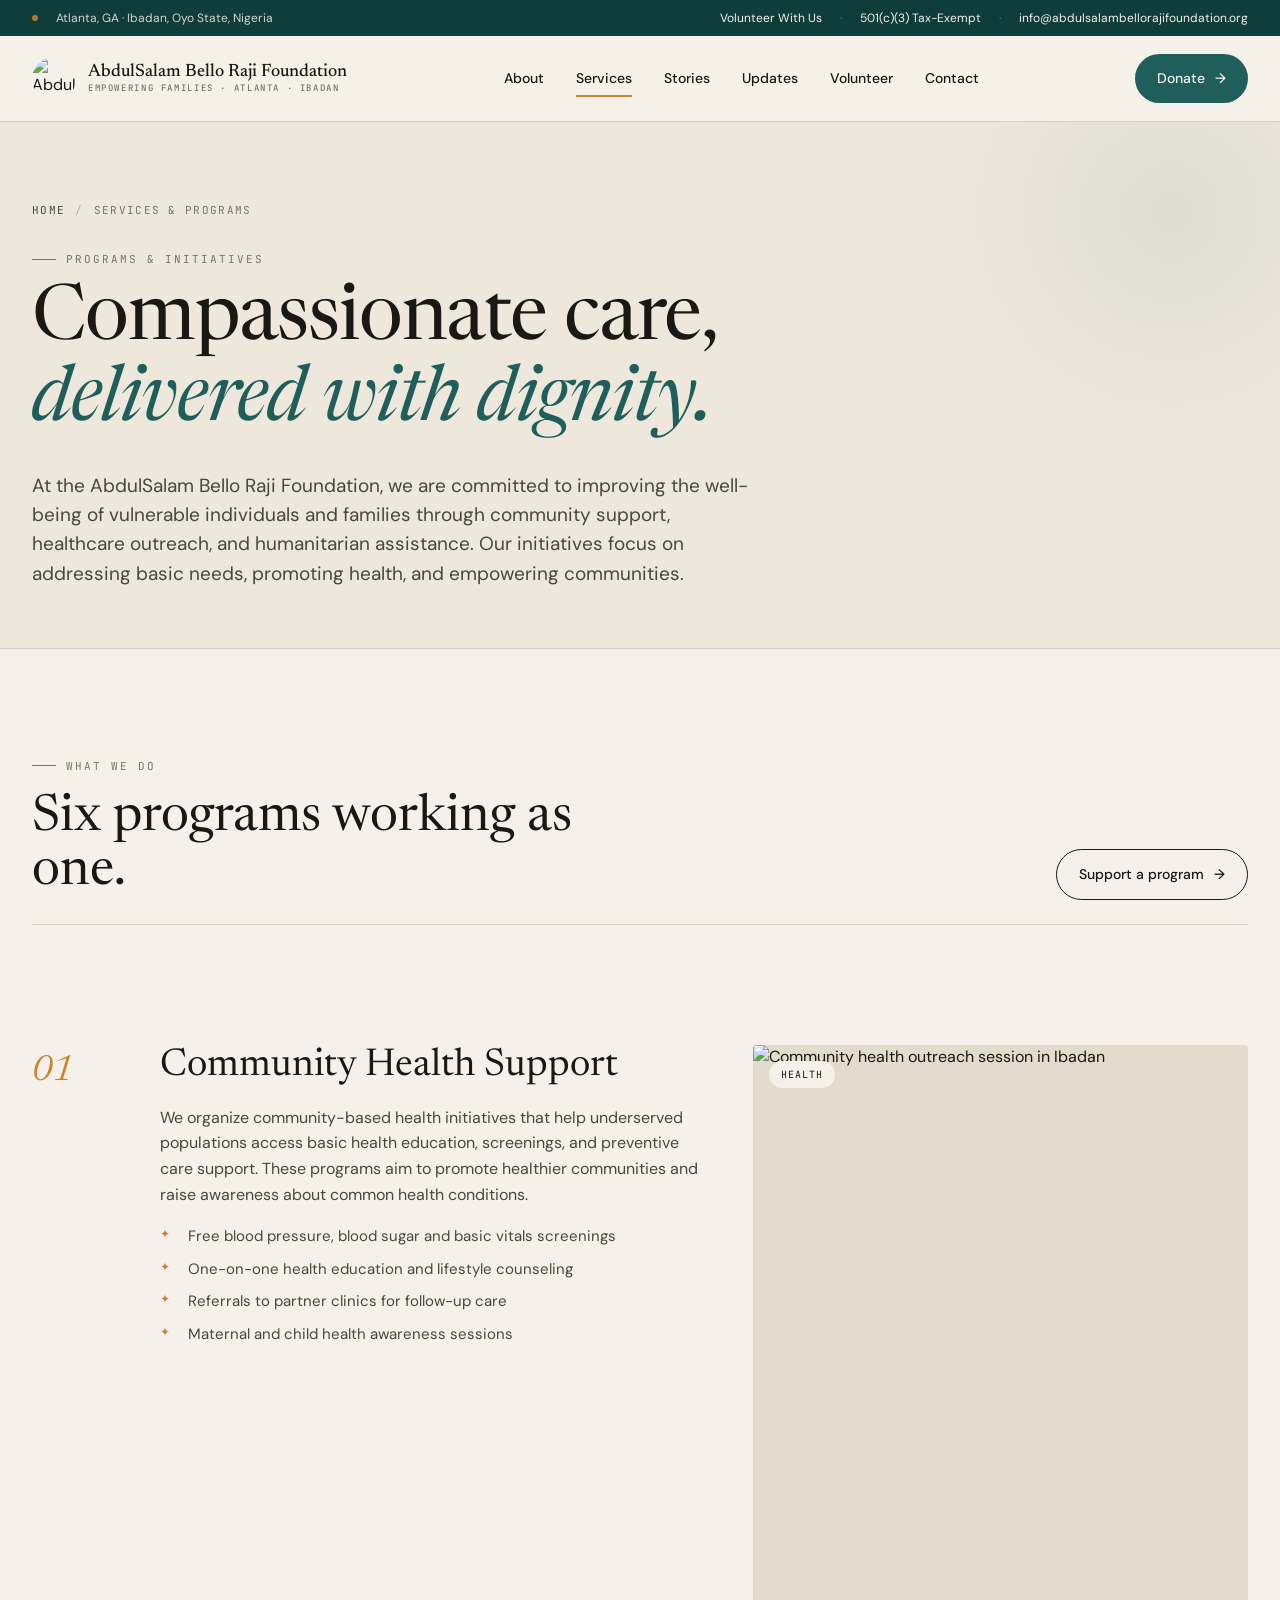
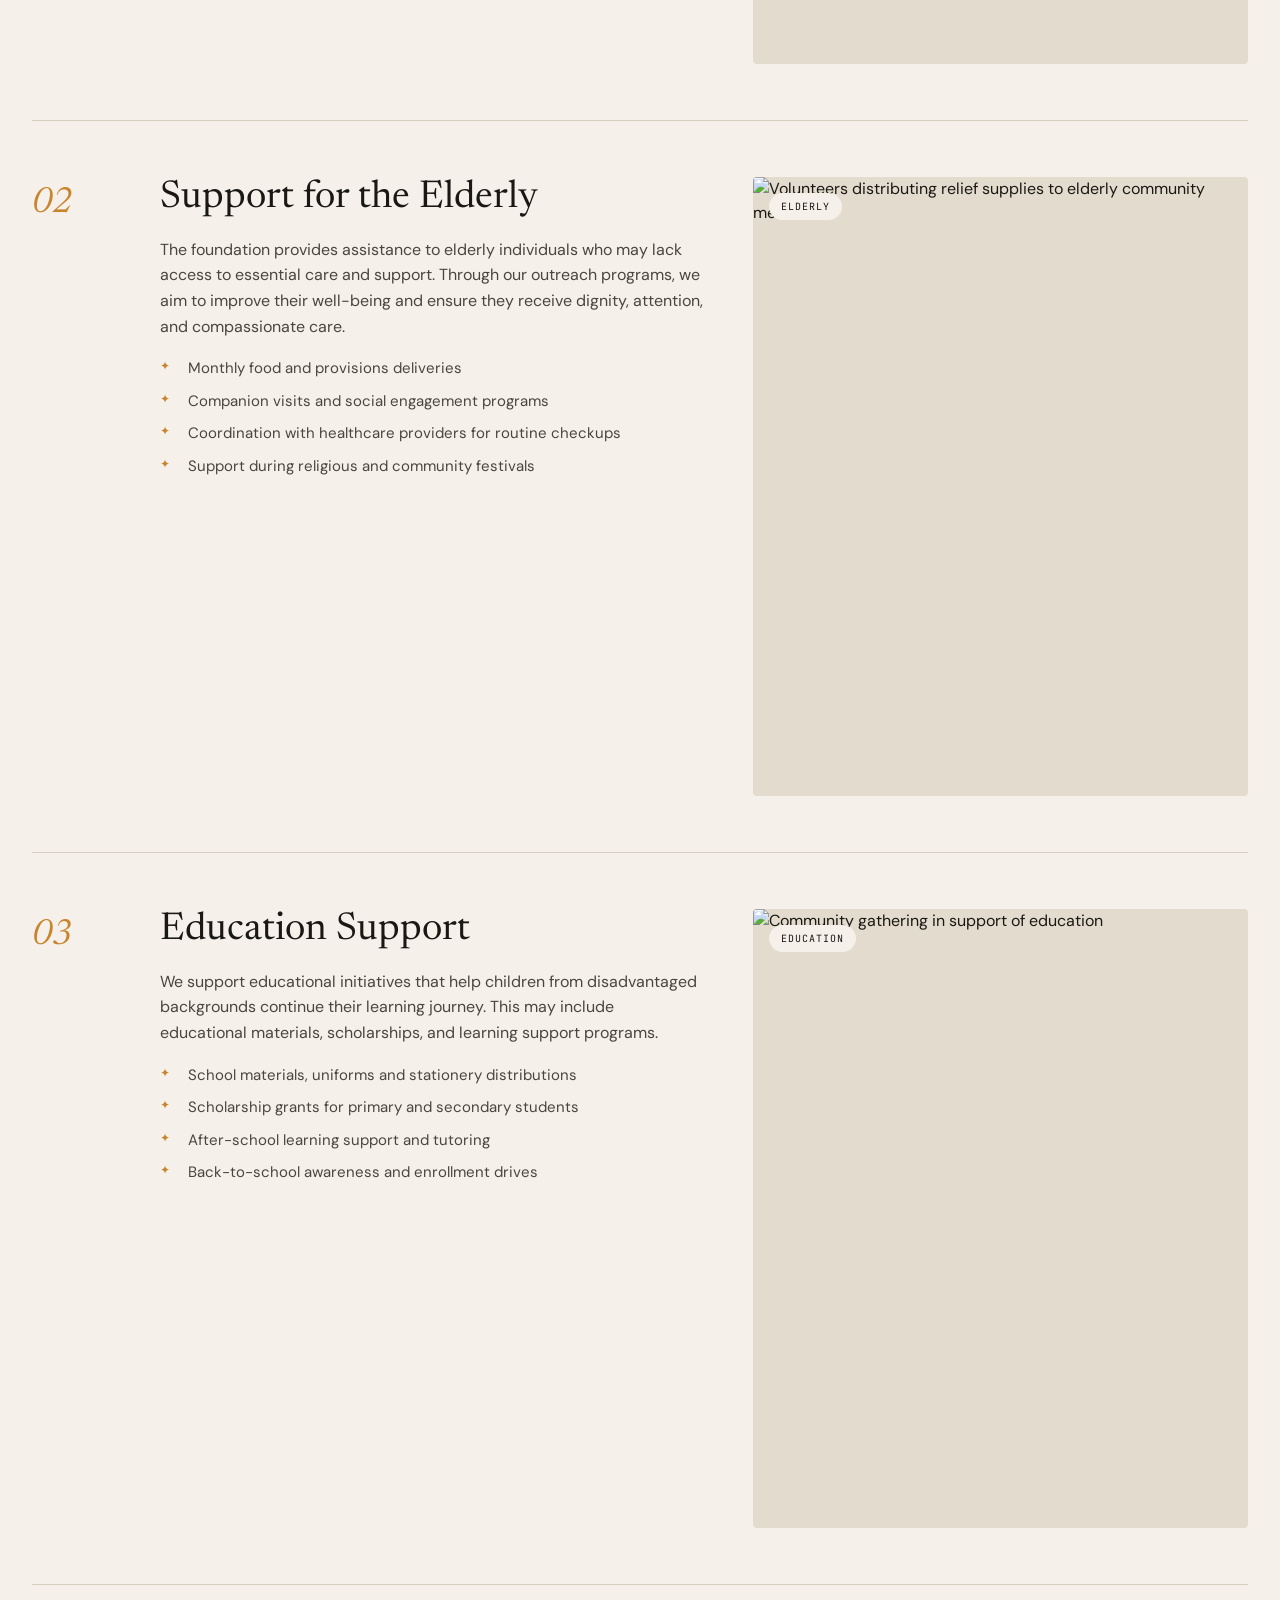
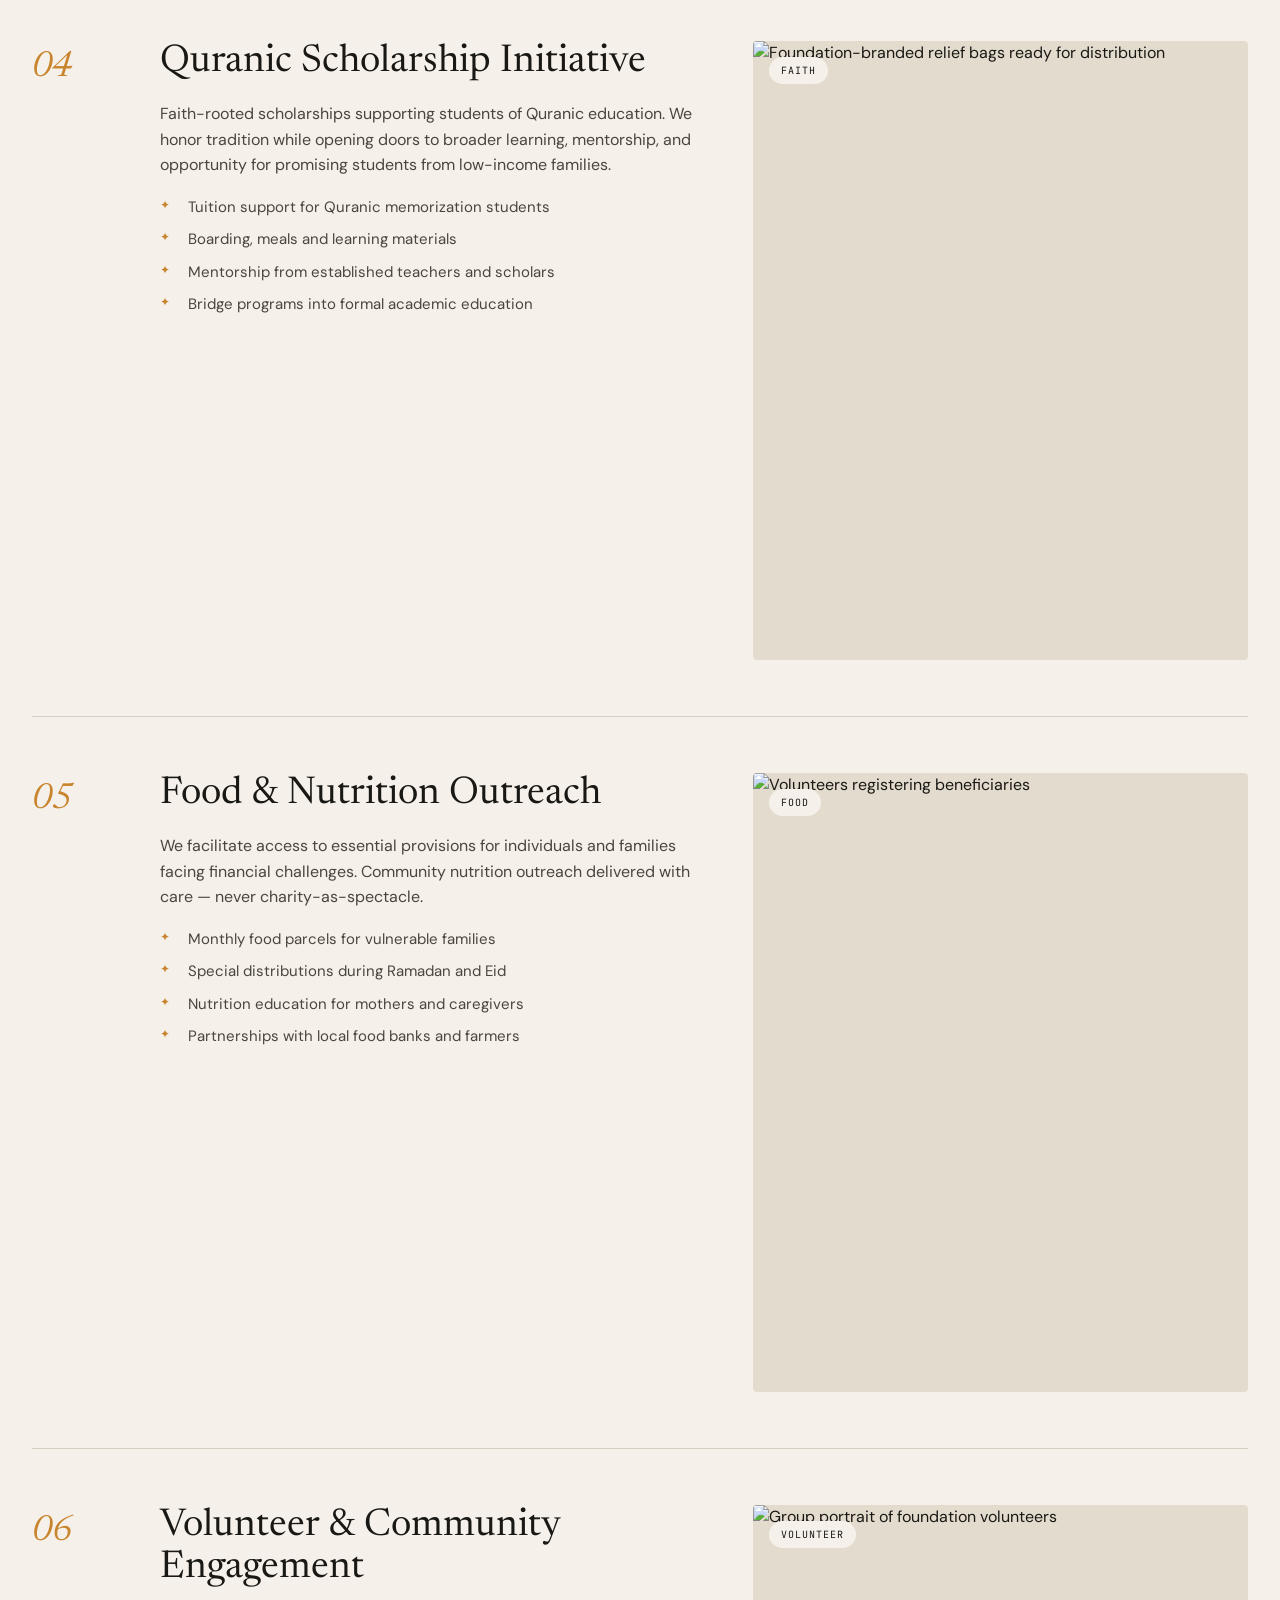
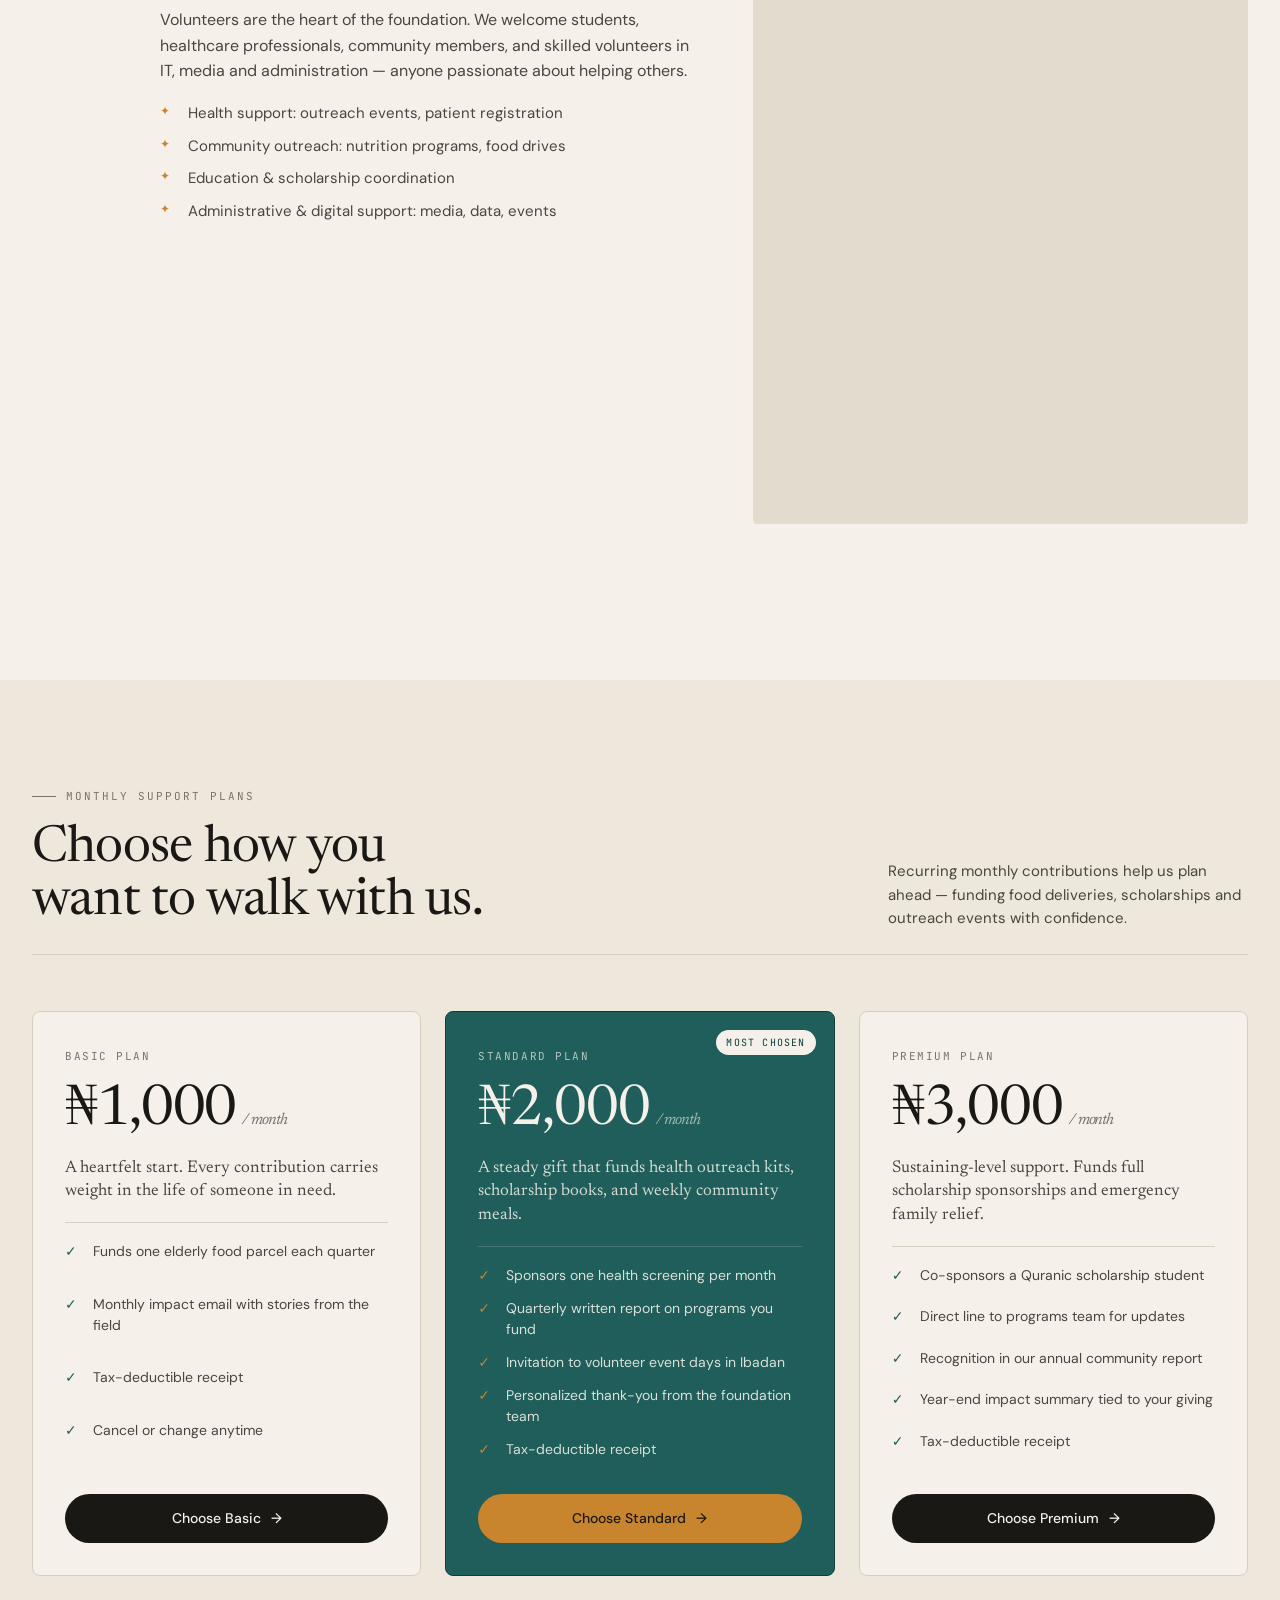
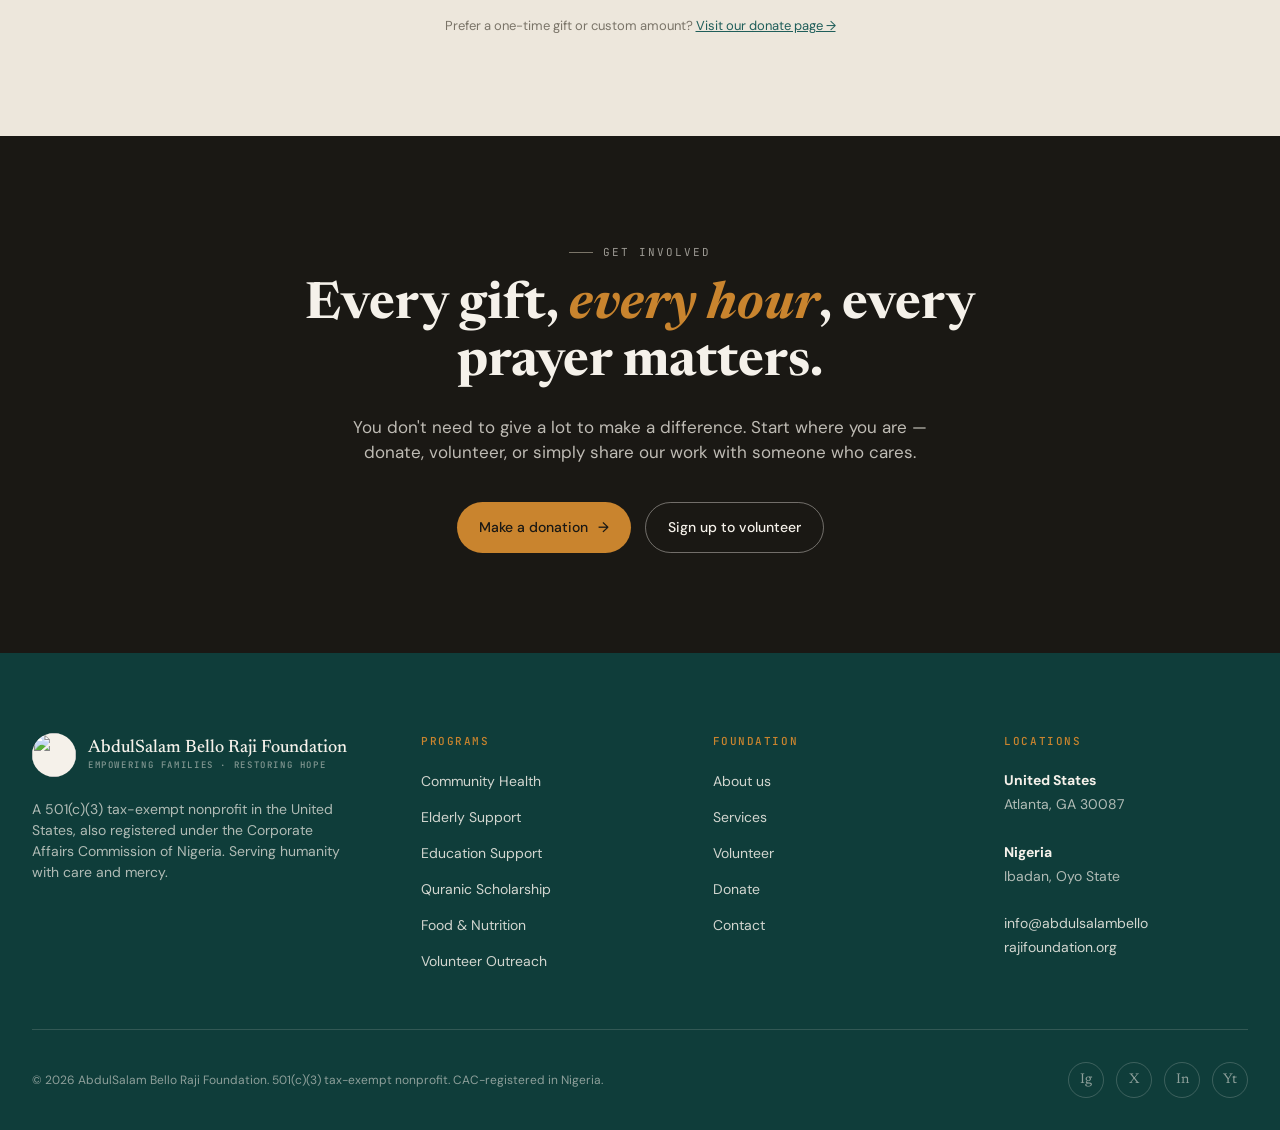
==== services.html @ c4ea6056 "feat" ====
<!doctype html>
<html lang="en">
<head>
<meta charset="utf-8" />
<meta name="viewport" content="width=device-width, initial-scale=1" />
<title>Services & Programs — AbdulSalam Bello Raji Foundation</title>
<link rel="preconnect" href="https://fonts.googleapis.com">
<link rel="preconnect" href="https://fonts.gstatic.com" crossorigin>
<link href="https://fonts.googleapis.com/css2?family=Newsreader:ital,opsz,wght@0,6..72,400;0,6..72,500;0,6..72,600;1,6..72,400&family=DM+Sans:wght@400;500;600;700&family=JetBrains+Mono:wght@400;500&display=swap" rel="stylesheet">
<style>
  :root {
    --cream: #f5f1ea;
    --cream-2: #ede7dc;
    --cream-3: #e3dcce;
    --ink: #1a1814;
    --ink-2: #4a463e;
    --ink-3: #7a7468;
    --green: #1f5e5a;
    --green-deep: #0f3d3a;
    --green-soft: #cfe0de;
    --ochre: #c9842e;
    --ochre-soft: #f0d9b0;
    --rule: #d6cfc1;
    --serif: "Newsreader", "Times New Roman", serif;
    --sans: "DM Sans", system-ui, sans-serif;
    --mono: "JetBrains Mono", ui-monospace, monospace;
  }
  * { box-sizing: border-box; margin: 0; padding: 0; }
  html { scroll-behavior: smooth; }
  body { font-family: var(--sans); background: var(--cream); color: var(--ink); line-height: 1.5; -webkit-font-smoothing: antialiased; }
  img { display: block; max-width: 100%; }
  a { color: inherit; text-decoration: none; }
  button { font: inherit; cursor: pointer; border: none; background: none; color: inherit; }
  .container { max-width: 1280px; margin: 0 auto; padding: 0 32px; }
  .eyebrow { font-family: var(--mono); font-size: 11px; letter-spacing: 0.18em; text-transform: uppercase; color: var(--ink-3); display: inline-flex; align-items: center; gap: 10px; }
  .eyebrow::before { content: ""; width: 24px; height: 1px; background: var(--ink-3); }
  .display { font-family: var(--serif); font-weight: 400; letter-spacing: -0.015em; line-height: 1.05; text-wrap: balance; }
  .display em { font-style: italic; color: var(--green); }
  .body-lg { font-size: 18px; line-height: 1.55; color: var(--ink-2); text-wrap: pretty; max-width: 60ch; }
  .btn { display: inline-flex; align-items: center; gap: 10px; padding: 14px 22px; border-radius: 999px; font-weight: 500; font-size: 14px; transition: transform .12s ease, background .15s ease; }
  .btn:hover { transform: translateY(-1px); }
  .btn-primary { background: var(--green); color: var(--cream); }
  .btn-primary:hover { background: var(--green-deep); }
  .btn-outline { border: 1px solid var(--ink); color: var(--ink); }
  .btn-outline:hover { background: var(--ink); color: var(--cream); }
  .arrow { display: inline-block; transition: transform .15s ease; }
  .btn:hover .arrow { transform: translateX(3px); }

  /* utility bar + nav */
  .util { background: var(--green-deep); color: var(--cream); font-size: 12px; padding: 9px 0; }
  .util .container { display: flex; justify-content: space-between; align-items: center; gap: 24px; }
  .util-left { display: flex; gap: 18px; align-items: center; opacity: 0.85; }
  .util-right { display: flex; gap: 18px; align-items: center; }
  .util a:hover { color: var(--ochre-soft); }
  .util .dot { width: 6px; height: 6px; border-radius: 50%; background: var(--ochre); display: inline-block; }
  nav.main { position: sticky; top: 0; z-index: 50; background: rgba(245,241,234,0.92); backdrop-filter: saturate(140%) blur(10px); border-bottom: 1px solid var(--rule); }
  nav.main .container { display: flex; align-items: center; justify-content: space-between; padding-top: 18px; padding-bottom: 18px; gap: 32px; }
  .brand { display: flex; align-items: center; gap: 12px; }
  .brand-mark { width: 44px; height: 44px; flex-shrink: 0; display: grid; place-items: center; background: var(--cream); border-radius: 50%; overflow: hidden; }
  .brand-mark img { width: 100%; height: 100%; object-fit: contain; }
  .brand-name { font-family: var(--serif); font-size: 18px; font-weight: 500; line-height: 1.1; }
  .brand-name span { display: block; font-family: var(--mono); font-size: 9px; letter-spacing: 0.18em; color: var(--ink-3); text-transform: uppercase; margin-top: 2px; }
  .nav-links { display: flex; gap: 32px; align-items: center; font-size: 14px; font-weight: 500; }
  .nav-links a { position: relative; padding: 6px 0; }
  .nav-links a:hover { color: var(--green); }
  .nav-links a.active::after { content: ""; position: absolute; bottom: -2px; left: 0; right: 0; height: 2px; background: var(--ochre); }
  .menu-btn { display: none; width: 40px; height: 40px; border-radius: 50%; border: 1px solid var(--rule); align-items: center; justify-content: center; flex-direction: column; gap: 5px; }
  .menu-btn span { display: block; width: 18px; height: 1.5px; background: var(--ink); }

  /* page hero */
  .page-hero {
    padding: 80px 0 60px;
    border-bottom: 1px solid var(--rule);
    background: var(--cream-2);
    position: relative;
    overflow: hidden;
  }
  .page-hero::before {
    content: "";
    position: absolute;
    top: -120px; right: -100px;
    width: 420px; height: 420px;
    border-radius: 50%;
    background: radial-gradient(circle, rgba(31,94,90,0.08), transparent 70%);
    pointer-events: none;
  }
  .page-hero .container { position: relative; }
  .crumbs { font-family: var(--mono); font-size: 11px; letter-spacing: 0.12em; text-transform: uppercase; color: var(--ink-3); margin-bottom: 24px; }
  .crumbs a { color: var(--ink-2); }
  .crumbs a:hover { color: var(--green); }
  .crumbs .sep { margin: 0 10px; opacity: 0.5; }
  .page-hero h1 { font-size: clamp(48px, 6vw, 84px); margin: 14px 0 28px; max-width: 18ch; }
  .page-hero p { font-size: 19px; max-width: 56ch; color: var(--ink-2); line-height: 1.55; }

  /* programs detail */
  .programs-detail { padding: 100px 0; }
  .programs-detail .section-head {
    display: grid; grid-template-columns: 1fr auto; gap: 32px; align-items: end;
    margin-bottom: 64px; padding-bottom: 24px; border-bottom: 1px solid var(--rule);
  }
  .programs-detail h2 { font-family: var(--serif); font-size: clamp(36px, 4vw, 56px); font-weight: 400; line-height: 1.05; margin-top: 18px; max-width: 18ch; }
  .program-row {
    display: grid;
    grid-template-columns: 80px 1.1fr 1fr;
    gap: 48px;
    padding: 56px 0;
    border-bottom: 1px solid var(--rule);
    align-items: start;
  }
  .program-row:last-child { border-bottom: none; }
  .program-num { font-family: var(--serif); font-style: italic; font-size: 36px; color: var(--ochre); }
  .program-row h3 { font-family: var(--serif); font-size: clamp(28px, 3vw, 40px); font-weight: 400; line-height: 1.1; margin-bottom: 18px; }
  .program-row p { color: var(--ink-2); font-size: 16px; line-height: 1.6; margin-bottom: 18px; text-wrap: pretty; }
  .program-row ul { list-style: none; margin-top: 16px; display: grid; gap: 10px; }
  .program-row li { display: grid; grid-template-columns: 18px 1fr; gap: 10px; font-size: 15px; color: var(--ink-2); }
  .program-row li::before { content: "✦"; color: var(--ochre); font-size: 12px; line-height: 1.6; }
  .program-row .program-img {
    aspect-ratio: 4 / 5;
    border-radius: 4px;
    overflow: hidden;
    background: var(--cream-3);
    position: relative;
  }
  .program-row .program-img img { width: 100%; height: 100%; object-fit: cover; }
  .program-row .program-tag {
    position: absolute;
    top: 16px; left: 16px;
    background: var(--cream);
    color: var(--ink);
    padding: 6px 12px;
    border-radius: 999px;
    font-family: var(--mono);
    font-size: 10px;
    letter-spacing: 0.1em;
    text-transform: uppercase;
    z-index: 2;
  }

  /* support tiers */
  .tiers { padding: 100px 0; background: var(--cream-2); }
  .tiers .section-head-inner {
    display: grid; grid-template-columns: 1fr auto; gap: 32px; align-items: end;
    margin-bottom: 56px; padding-bottom: 24px; border-bottom: 1px solid var(--rule);
  }
  .tiers h2 { font-family: var(--serif); font-size: clamp(36px, 4vw, 56px); font-weight: 400; line-height: 1.05; margin-top: 18px; max-width: 18ch; }
  .tier-grid { display: grid; grid-template-columns: repeat(3, 1fr); gap: 24px; }
  .tier {
    background: var(--cream);
    border: 1px solid var(--rule);
    border-radius: 8px;
    padding: 36px 32px 32px;
    display: flex;
    flex-direction: column;
    gap: 18px;
    position: relative;
    transition: transform .2s ease, box-shadow .2s ease;
  }
  .tier:hover { transform: translateY(-4px); box-shadow: 0 14px 32px rgba(26,24,20,0.08); }
  .tier.featured { background: var(--green); color: var(--cream); border-color: var(--green-deep); }
  .tier .tier-name { font-family: var(--mono); font-size: 11px; letter-spacing: 0.14em; text-transform: uppercase; color: var(--ink-3); }
  .tier.featured .tier-name { color: rgba(245,241,234,0.7); }
  .tier .price { font-family: var(--serif); font-size: 56px; line-height: 1; letter-spacing: -0.02em; }
  .tier .price .per { font-size: 16px; font-style: italic; color: var(--ink-3); font-family: var(--serif); margin-left: 6px; }
  .tier.featured .price .per { color: rgba(245,241,234,0.6); }
  .tier .summary { font-family: var(--serif); font-size: 17px; line-height: 1.4; color: var(--ink-2); padding-bottom: 18px; border-bottom: 1px solid var(--rule); }
  .tier.featured .summary { color: rgba(245,241,234,0.85); border-color: rgba(245,241,234,0.18); }
  .tier ul { list-style: none; display: grid; gap: 12px; margin-bottom: 8px; flex: 1; }
  .tier li { display: grid; grid-template-columns: 18px 1fr; gap: 10px; font-size: 14px; color: var(--ink-2); line-height: 1.5; }
  .tier.featured li { color: rgba(245,241,234,0.88); }
  .tier li::before { content: "✓"; color: var(--green); font-weight: 700; }
  .tier.featured li::before { color: var(--ochre); }
  .tier .tier-cta {
    margin-top: 8px;
    display: flex;
    justify-content: center;
    align-items: center;
    gap: 10px;
    padding: 14px 22px;
    border-radius: 999px;
    font-weight: 500;
    font-size: 14px;
    width: 100%;
    background: var(--ink);
    color: var(--cream);
    transition: background .15s, transform .12s;
    cursor: pointer;
  }
  .tier .tier-cta:hover { background: var(--ink-2); transform: translateY(-1px); }
  .tier.featured .tier-cta { background: var(--ochre); color: var(--ink); }
  .tier.featured .tier-cta:hover { background: #b87422; }
  .tier .ribbon {
    position: absolute;
    top: 18px; right: 18px;
    background: var(--ochre);
    color: var(--ink);
    font-family: var(--mono);
    font-size: 10px;
    letter-spacing: 0.12em;
    text-transform: uppercase;
    padding: 5px 10px;
    border-radius: 999px;
  }
  .tier.featured .ribbon { background: var(--cream); color: var(--green-deep); }
  .tiers-foot { text-align: center; margin-top: 40px; color: var(--ink-3); font-size: 13px; }

  /* CTA band */
  .cta-band { padding: 100px 0; background: var(--ink); color: var(--cream); text-align: center; }
  .cta-band h2 { font-family: var(--serif); font-size: clamp(36px, 4vw, 56px); color: var(--cream); line-height: 1.1; max-width: 22ch; margin: 0 auto 24px; }
  .cta-band h2 em { color: var(--ochre); font-style: italic; }
  .cta-band p { color: rgba(245,241,234,0.75); font-size: 17px; max-width: 50ch; margin: 0 auto 36px; }
  .cta-band .actions { display: inline-flex; gap: 14px; flex-wrap: wrap; justify-content: center; }
  .cta-band .btn-primary { background: var(--ochre); color: var(--ink); }
  .cta-band .btn-primary:hover { background: #b87422; }
  .cta-band .btn-outline { border-color: rgba(245,241,234,0.4); color: var(--cream); }
  .cta-band .btn-outline:hover { background: var(--cream); color: var(--ink); border-color: var(--cream); }

  /* footer */
  footer { background: var(--green-deep); color: var(--cream); padding: 80px 0 32px; }
  .footer-grid { display: grid; grid-template-columns: 1.4fr 1fr 1fr 1fr; gap: 48px; padding-bottom: 56px; border-bottom: 1px solid rgba(245,241,234,0.15); }
  .footer-brand p { margin-top: 22px; color: rgba(245,241,234,0.7); font-size: 14px; max-width: 32ch; }
  .footer-brand .brand-name { color: var(--cream); }
  .footer-brand .brand-name span { color: rgba(245,241,234,0.5); }
  .footer-col h4 { font-family: var(--mono); font-size: 11px; letter-spacing: 0.14em; text-transform: uppercase; color: var(--ochre); margin-bottom: 20px; font-weight: 500; }
  .footer-col ul { list-style: none; display: grid; gap: 12px; }
  .footer-col a { color: rgba(245,241,234,0.85); font-size: 14px; }
  .footer-col a:hover { color: var(--ochre); }
  .footer-col address { font-style: normal; color: rgba(245,241,234,0.7); font-size: 14px; line-height: 1.7; }
  .footer-bottom { display: flex; justify-content: space-between; align-items: center; margin-top: 32px; color: rgba(245,241,234,0.55); font-size: 12px; flex-wrap: wrap; gap: 18px; }
  .socials { display: flex; gap: 12px; }
  .socials a { width: 36px; height: 36px; border-radius: 50%; border: 1px solid rgba(245,241,234,0.2); display: grid; place-items: center; font-family: var(--serif); font-size: 14px; transition: all .15s; }
  .socials a:hover { background: var(--ochre); color: var(--ink); border-color: var(--ochre); }

  /* scroll reveal */
  .reveal { opacity: 0; transform: translateY(28px); transition: opacity .6s ease, transform .6s ease; }
  .reveal.visible { opacity: 1; transform: translateY(0); }
  .reveal-d1 { transition-delay: 0.1s; }
  .reveal-d2 { transition-delay: 0.2s; }

  /* mobile drawer */
  .mobile-nav { position: fixed; inset: 0; z-index: 100; background: var(--cream); display: flex; flex-direction: column; padding: 24px 32px; transform: translateX(100%); transition: transform .3s ease; }
  .mobile-nav.open { transform: translateX(0); }
  .mobile-nav-head { display: flex; justify-content: space-between; align-items: center; margin-bottom: 40px; }
  .mobile-nav-links { display: grid; gap: 4px; }
  .mobile-nav-links a { font-family: var(--serif); font-size: 32px; padding: 12px 0; border-bottom: 1px solid var(--rule); }
  .mobile-nav-links a:hover { color: var(--green); }
  .close-btn { width: 40px; height: 40px; border-radius: 50%; border: 1px solid var(--rule); display: grid; place-items: center; font-size: 20px; cursor: pointer; }

  @media (max-width: 980px) {
    .program-row { grid-template-columns: 1fr; gap: 24px; padding: 40px 0; }
    .program-num { font-size: 28px; }
    .programs-detail .section-head { grid-template-columns: 1fr; }
    .tiers .section-head-inner { grid-template-columns: 1fr; }
    .tier-grid { grid-template-columns: 1fr; }
    .footer-grid { grid-template-columns: 1fr 1fr; }
    .nav-links { display: none; }
    .menu-btn { display: flex; }
  }
  @media (max-width: 600px) {
    .footer-grid { grid-template-columns: 1fr; }
    .util-right { display: none; }
    .container { padding: 0 20px; }
  }
</style>
</head>
<body>

<!-- mobile drawer -->
<nav class="mobile-nav" id="mobileNav" aria-hidden="true">
  <div class="mobile-nav-head">
    <a class="brand" href="index.html">
      <span class="brand-mark"><img src="img/logo.webp" alt=""></span>
      <span class="brand-name">ABRF<span>Foundation</span></span>
    </a>
    <button class="close-btn" onclick="closeMenu()" aria-label="Close">✕</button>
  </div>
  <div class="mobile-nav-links">
    <a href="index.html#mission" onclick="closeMenu()">About</a>
    <a href="services.html" onclick="closeMenu()">Services</a>
    <a href="index.html#stories" onclick="closeMenu()">Stories</a>
    <a href="index.html#news" onclick="closeMenu()">Updates</a>
    <a href="index.html#involve" onclick="closeMenu()">Volunteer</a>
    <a href="index.html#contact" onclick="closeMenu()">Contact</a>
  </div>
  <div style="margin-top:40px;">
    <a href="index.html#donate" class="btn btn-primary" onclick="closeMenu()" style="width:100%; justify-content:center;">Make a Donation →</a>
  </div>
</nav>

<div class="util">
  <div class="container">
    <div class="util-left">
      <span class="dot"></span>
      <span>Atlanta, GA · Ibadan, Oyo State, Nigeria</span>
    </div>
    <div class="util-right">
      <a href="#tiers">Volunteer With Us</a>
      <span style="opacity:0.4">·</span>
      <a href="#">501(c)(3) Tax-Exempt</a>
      <span style="opacity:0.4">·</span>
      <a href="mailto:info@abdulsalambellorajifoundation.org">info@abdulsalambellorajifoundation.org</a>
    </div>
  </div>
</div>

<nav class="main">
  <div class="container">
    <a class="brand" href="index.html">
      <span class="brand-mark"><img src="img/logo.webp" alt="AbdulSalam Bello Raji Foundation"></span>
      <span class="brand-name">AbdulSalam Bello Raji Foundation<span>Empowering families · Atlanta · Ibadan</span></span>
    </a>
    <div class="nav-links">
      <a href="index.html">About</a>
      <a href="services.html" class="active">Services</a>
      <a href="index.html#stories">Stories</a>
      <a href="index.html#news">Updates</a>
      <a href="index.html#involve">Volunteer</a>
      <a href="index.html#contact">Contact</a>
    </div>
    <div style="display:flex; gap:12px; align-items:center;">
      <a href="index.html#donate" class="btn btn-primary">Donate <span class="arrow">→</span></a>
      <button class="menu-btn" onclick="openMenu()" aria-label="Open menu">
        <span></span><span></span><span></span>
      </button>
    </div>
  </div>
</nav>

<section class="page-hero">
  <div class="container">
    <div class="crumbs">
      <a href="index.html">Home</a><span class="sep">/</span><span>Services &amp; Programs</span>
    </div>
    <span class="eyebrow">Programs &amp; Initiatives</span>
    <h1 class="display">Compassionate care, <em>delivered with dignity.</em></h1>
    <p>At the AbdulSalam Bello Raji Foundation, we are committed to improving the well-being of vulnerable individuals and families through community support, healthcare outreach, and humanitarian assistance. Our initiatives focus on addressing basic needs, promoting health, and empowering communities.</p>
  </div>
</section>

<section class="programs-detail">
  <div class="container">
    <div class="section-head">
      <div>
        <span class="eyebrow">What We Do</span>
        <h2>Six programs working as one.</h2>
      </div>
      <a href="#tiers" class="btn btn-outline">Support a program <span class="arrow">→</span></a>
    </div>

    <article class="program-row reveal">
      <div class="program-num">01</div>
      <div>
        <h3>Community Health Support</h3>
        <p>We organize community-based health initiatives that help underserved populations access basic health education, screenings, and preventive care support. These programs aim to promote healthier communities and raise awareness about common health conditions.</p>
        <ul>
          <li>Free blood pressure, blood sugar and basic vitals screenings</li>
          <li>One-on-one health education and lifestyle counseling</li>
          <li>Referrals to partner clinics for follow-up care</li>
          <li>Maternal and child health awareness sessions</li>
        </ul>
      </div>
      <div class="program-img">
        <span class="program-tag">Health</span>
        <img src="img/health-outreach.webp" alt="Community health outreach session in Ibadan">
      </div>
    </article>

    <article class="program-row reveal">
      <div class="program-num">02</div>
      <div>
        <h3>Support for the Elderly</h3>
        <p>The foundation provides assistance to elderly individuals who may lack access to essential care and support. Through our outreach programs, we aim to improve their well-being and ensure they receive dignity, attention, and compassionate care.</p>
        <ul>
          <li>Monthly food and provisions deliveries</li>
          <li>Companion visits and social engagement programs</li>
          <li>Coordination with healthcare providers for routine checkups</li>
          <li>Support during religious and community festivals</li>
        </ul>
      </div>
      <div class="program-img">
        <span class="program-tag">Elderly</span>
        <img src="img/relief-distribution.webp" alt="Volunteers distributing relief supplies to elderly community members">
      </div>
    </article>

    <article class="program-row reveal">
      <div class="program-num">03</div>
      <div>
        <h3>Education Support</h3>
        <p>We support educational initiatives that help children from disadvantaged backgrounds continue their learning journey. This may include educational materials, scholarships, and learning support programs.</p>
        <ul>
          <li>School materials, uniforms and stationery distributions</li>
          <li>Scholarship grants for primary and secondary students</li>
          <li>After-school learning support and tutoring</li>
          <li>Back-to-school awareness and enrollment drives</li>
        </ul>
      </div>
      <div class="program-img">
        <span class="program-tag">Education</span>
        <img src="img/community.webp" alt="Community gathering in support of education">
      </div>
    </article>

    <article class="program-row reveal">
      <div class="program-num">04</div>
      <div>
        <h3>Quranic Scholarship Initiative</h3>
        <p>Faith-rooted scholarships supporting students of Quranic education. We honor tradition while opening doors to broader learning, mentorship, and opportunity for promising students from low-income families.</p>
        <ul>
          <li>Tuition support for Quranic memorization students</li>
          <li>Boarding, meals and learning materials</li>
          <li>Mentorship from established teachers and scholars</li>
          <li>Bridge programs into formal academic education</li>
        </ul>
      </div>
      <div class="program-img">
        <span class="program-tag">Faith</span>
        <img src="img/relief-bags.webp" alt="Foundation-branded relief bags ready for distribution">
      </div>
    </article>

    <article class="program-row reveal">
      <div class="program-num">05</div>
      <div>
        <h3>Food &amp; Nutrition Outreach</h3>
        <p>We facilitate access to essential provisions for individuals and families facing financial challenges. Community nutrition outreach delivered with care — never charity-as-spectacle.</p>
        <ul>
          <li>Monthly food parcels for vulnerable families</li>
          <li>Special distributions during Ramadan and Eid</li>
          <li>Nutrition education for mothers and caregivers</li>
          <li>Partnerships with local food banks and farmers</li>
        </ul>
      </div>
      <div class="program-img">
        <span class="program-tag">Food</span>
        <img src="img/registration.webp" alt="Volunteers registering beneficiaries">
      </div>
    </article>

    <article class="program-row reveal">
      <div class="program-num">06</div>
      <div>
        <h3>Volunteer &amp; Community Engagement</h3>
        <p>Volunteers are the heart of the foundation. We welcome students, healthcare professionals, community members, and skilled volunteers in IT, media and administration — anyone passionate about helping others.</p>
        <ul>
          <li>Health support: outreach events, patient registration</li>
          <li>Community outreach: nutrition programs, food drives</li>
          <li>Education &amp; scholarship coordination</li>
          <li>Administrative &amp; digital support: media, data, events</li>
        </ul>
      </div>
      <div class="program-img">
        <span class="program-tag">Volunteer</span>
        <img src="img/volunteers-group.webp" alt="Group portrait of foundation volunteers">
      </div>
    </article>
  </div>
</section>

<section class="tiers" id="tiers">
  <div class="container">
    <div class="section-head-inner">
      <div>
        <span class="eyebrow">Monthly Support Plans</span>
        <h2 class="display">Choose how you want to walk with us.</h2>
      </div>
      <p class="body-lg" style="font-size:15px; max-width:36ch;">Recurring monthly contributions help us plan ahead — funding food deliveries, scholarships and outreach events with confidence.</p>
    </div>

    <div class="tier-grid">
      <div class="tier reveal">
        <span class="tier-name">Basic Plan</span>
        <div class="price">₦1,000<span class="per">/ month</span></div>
        <p class="summary">A heartfelt start. Every contribution carries weight in the life of someone in need.</p>
        <ul>
          <li>Funds one elderly food parcel each quarter</li>
          <li>Monthly impact email with stories from the field</li>
          <li>Tax-deductible receipt</li>
          <li>Cancel or change anytime</li>
        </ul>
        <button class="tier-cta" onclick="handleTierSelect('Basic', '₦1,000')">Choose Basic <span class="arrow">→</span></button>
      </div>

      <div class="tier featured reveal reveal-d1">
        <span class="ribbon">Most chosen</span>
        <span class="tier-name">Standard Plan</span>
        <div class="price">₦2,000<span class="per">/ month</span></div>
        <p class="summary">A steady gift that funds health outreach kits, scholarship books, and weekly community meals.</p>
        <ul>
          <li>Sponsors one health screening per month</li>
          <li>Quarterly written report on programs you fund</li>
          <li>Invitation to volunteer event days in Ibadan</li>
          <li>Personalized thank-you from the foundation team</li>
          <li>Tax-deductible receipt</li>
        </ul>
        <button class="tier-cta" onclick="handleTierSelect('Standard', '₦2,000')">Choose Standard <span class="arrow">→</span></button>
      </div>

      <div class="tier reveal reveal-d2">
        <span class="tier-name">Premium Plan</span>
        <div class="price">₦3,000<span class="per">/ month</span></div>
        <p class="summary">Sustaining-level support. Funds full scholarship sponsorships and emergency family relief.</p>
        <ul>
          <li>Co-sponsors a Quranic scholarship student</li>
          <li>Direct line to programs team for updates</li>
          <li>Recognition in our annual community report</li>
          <li>Year-end impact summary tied to your giving</li>
          <li>Tax-deductible receipt</li>
        </ul>
        <button class="tier-cta" onclick="handleTierSelect('Premium', '₦3,000')">Choose Premium <span class="arrow">→</span></button>
      </div>
    </div>

    <div class="tiers-foot">
      Prefer a one-time gift or custom amount? <a href="index.html#donate" style="color:var(--green); text-decoration:underline;">Visit our donate page →</a>
    </div>
  </div>
</section>

<section class="cta-band">
  <div class="container">
    <span class="eyebrow" style="color:rgba(245,241,234,0.6); justify-content:center; display:inline-flex;">Get Involved</span>
    <h2 style="margin-top:18px;">Every gift, <em>every hour</em>, every prayer matters.</h2>
    <p>You don't need to give a lot to make a difference. Start where you are — donate, volunteer, or simply share our work with someone who cares.</p>
    <div class="actions">
      <a href="index.html#donate" class="btn btn-primary">Make a donation <span class="arrow">→</span></a>
      <a href="index.html#involve" class="btn btn-outline">Sign up to volunteer</a>
    </div>
  </div>
</section>

<footer id="contact">
  <div class="container">
    <div class="footer-grid">
      <div class="footer-brand">
        <div class="brand">
          <span class="brand-mark"><img src="img/logo.webp" alt=""></span>
          <span class="brand-name">AbdulSalam Bello Raji Foundation<span>Empowering families · Restoring hope</span></span>
        </div>
        <p>A 501(c)(3) tax-exempt nonprofit in the United States, also registered under the Corporate Affairs Commission of Nigeria. Serving humanity with care and mercy.</p>
      </div>
      <div class="footer-col">
        <h4>Programs</h4>
        <ul>
          <li><a href="#">Community Health</a></li>
          <li><a href="#">Elderly Support</a></li>
          <li><a href="#">Education Support</a></li>
          <li><a href="#">Quranic Scholarship</a></li>
          <li><a href="#">Food &amp; Nutrition</a></li>
          <li><a href="#">Volunteer Outreach</a></li>
        </ul>
      </div>
      <div class="footer-col">
        <h4>Foundation</h4>
        <ul>
          <li><a href="index.html">About us</a></li>
          <li><a href="services.html">Services</a></li>
          <li><a href="index.html#involve">Volunteer</a></li>
          <li><a href="index.html#donate">Donate</a></li>
          <li><a href="#contact">Contact</a></li>
        </ul>
      </div>
      <div class="footer-col">
        <h4>Locations</h4>
        <address>
          <strong style="color:var(--cream); font-style:normal;">United States</strong><br>
          Atlanta, GA 30087<br><br>
          <strong style="color:var(--cream); font-style:normal;">Nigeria</strong><br>
          Ibadan, Oyo State<br><br>
          <a href="mailto:info@abdulsalambellorajifoundation.org" style="color:rgba(245,241,234,0.85);">info@abdulsalambello<br>rajifoundation.org</a>
        </address>
      </div>
    </div>
    <div class="footer-bottom">
      <div>© 2026 AbdulSalam Bello Raji Foundation. 501(c)(3) tax-exempt nonprofit. CAC-registered in Nigeria.</div>
      <div class="socials">
        <a href="#" title="Instagram">Ig</a>
        <a href="#" title="Twitter / X">X</a>
        <a href="#" title="LinkedIn">In</a>
        <a href="#" title="YouTube">Yt</a>
      </div>
    </div>
  </div>
</footer>

<script>
  function openMenu() {
    const nav = document.getElementById('mobileNav');
    nav.classList.add('open');
    nav.setAttribute('aria-hidden', 'false');
    document.body.style.overflow = 'hidden';
  }
  function closeMenu() {
    const nav = document.getElementById('mobileNav');
    nav.classList.remove('open');
    nav.setAttribute('aria-hidden', 'true');
    document.body.style.overflow = '';
  }

  function handleTierSelect(plan, amount) {
    alert(`Thank you for choosing the ${plan} Plan!\n\nMonthly gift: ${amount}\n\nYou'll be redirected to our secure payment page to complete your recurring gift setup.`);
  }

  // scroll reveal
  const revealEls = document.querySelectorAll('.reveal');
  const observer = new IntersectionObserver((entries) => {
    entries.forEach(entry => {
      if (entry.isIntersecting) {
        entry.target.classList.add('visible');
        observer.unobserve(entry.target);
      }
    });
  }, { threshold: 0.1 });
  revealEls.forEach(el => observer.observe(el));
</script>
</body>
</html>
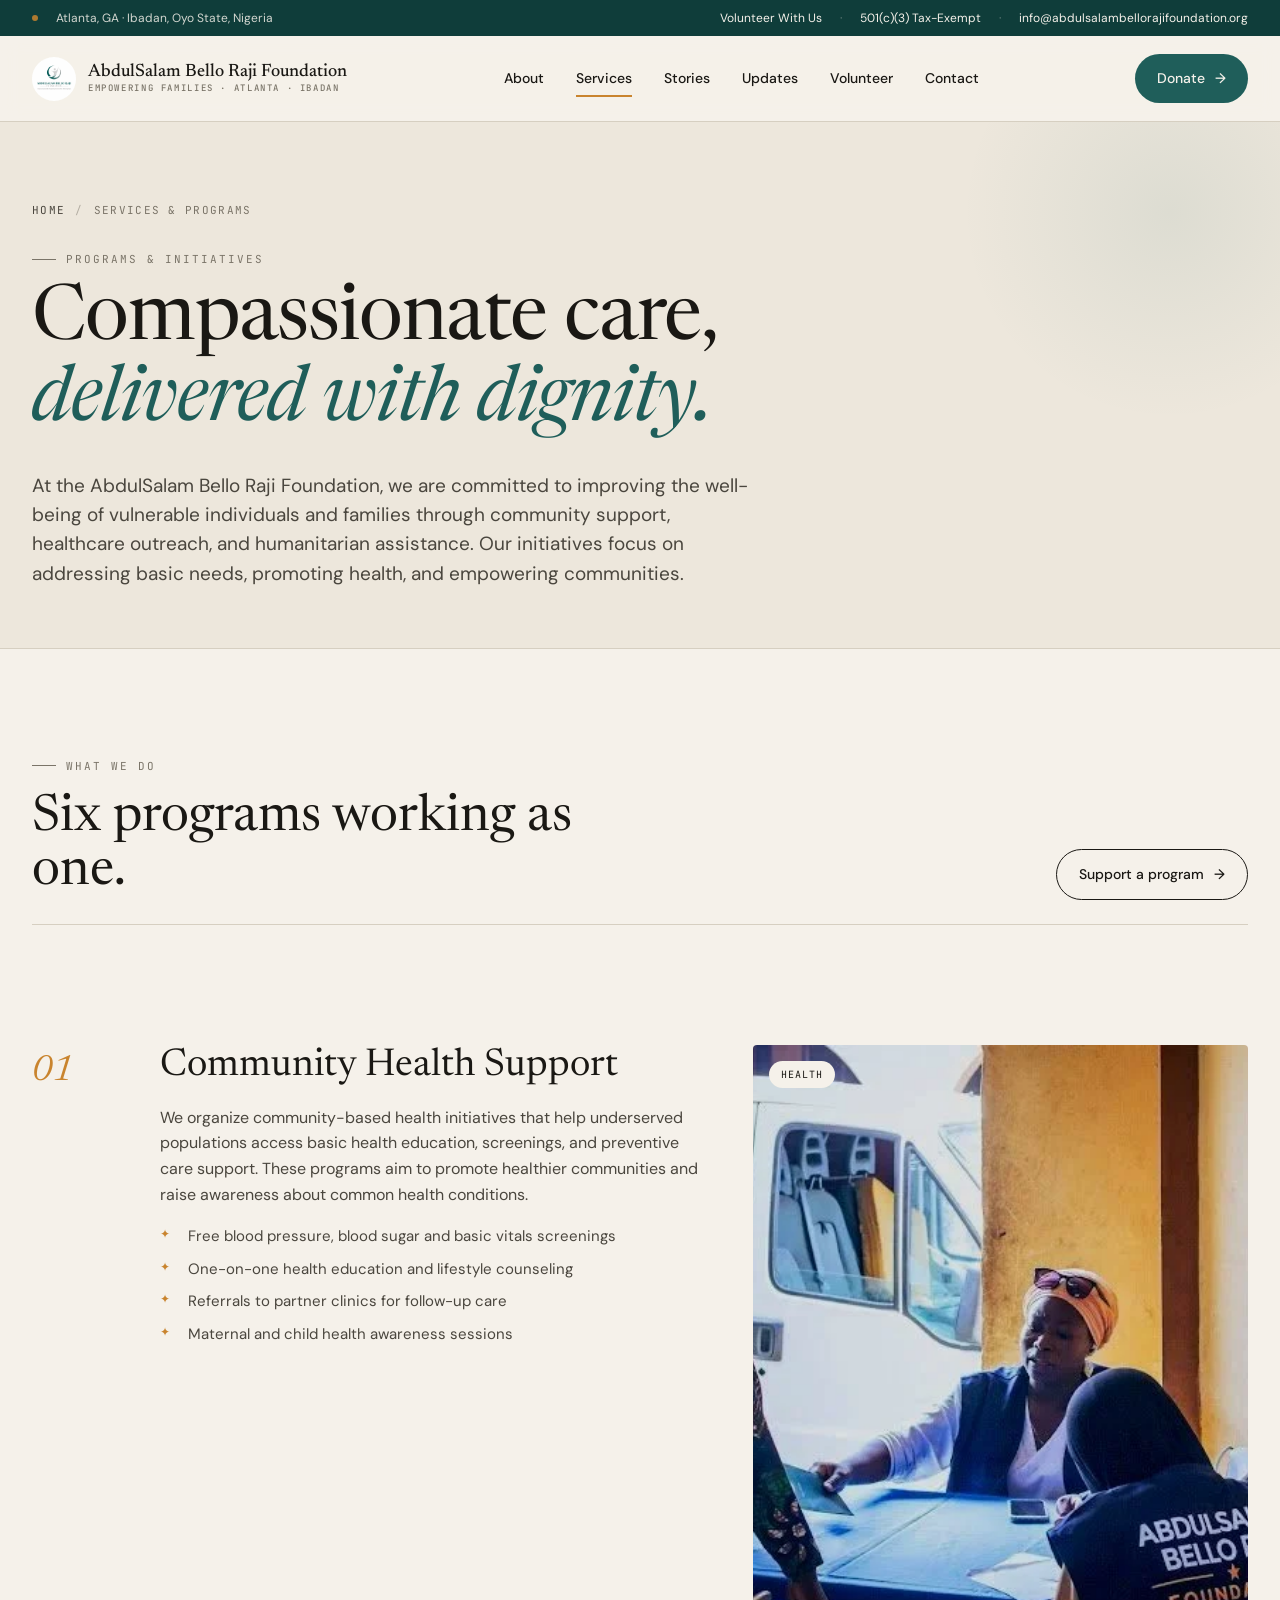
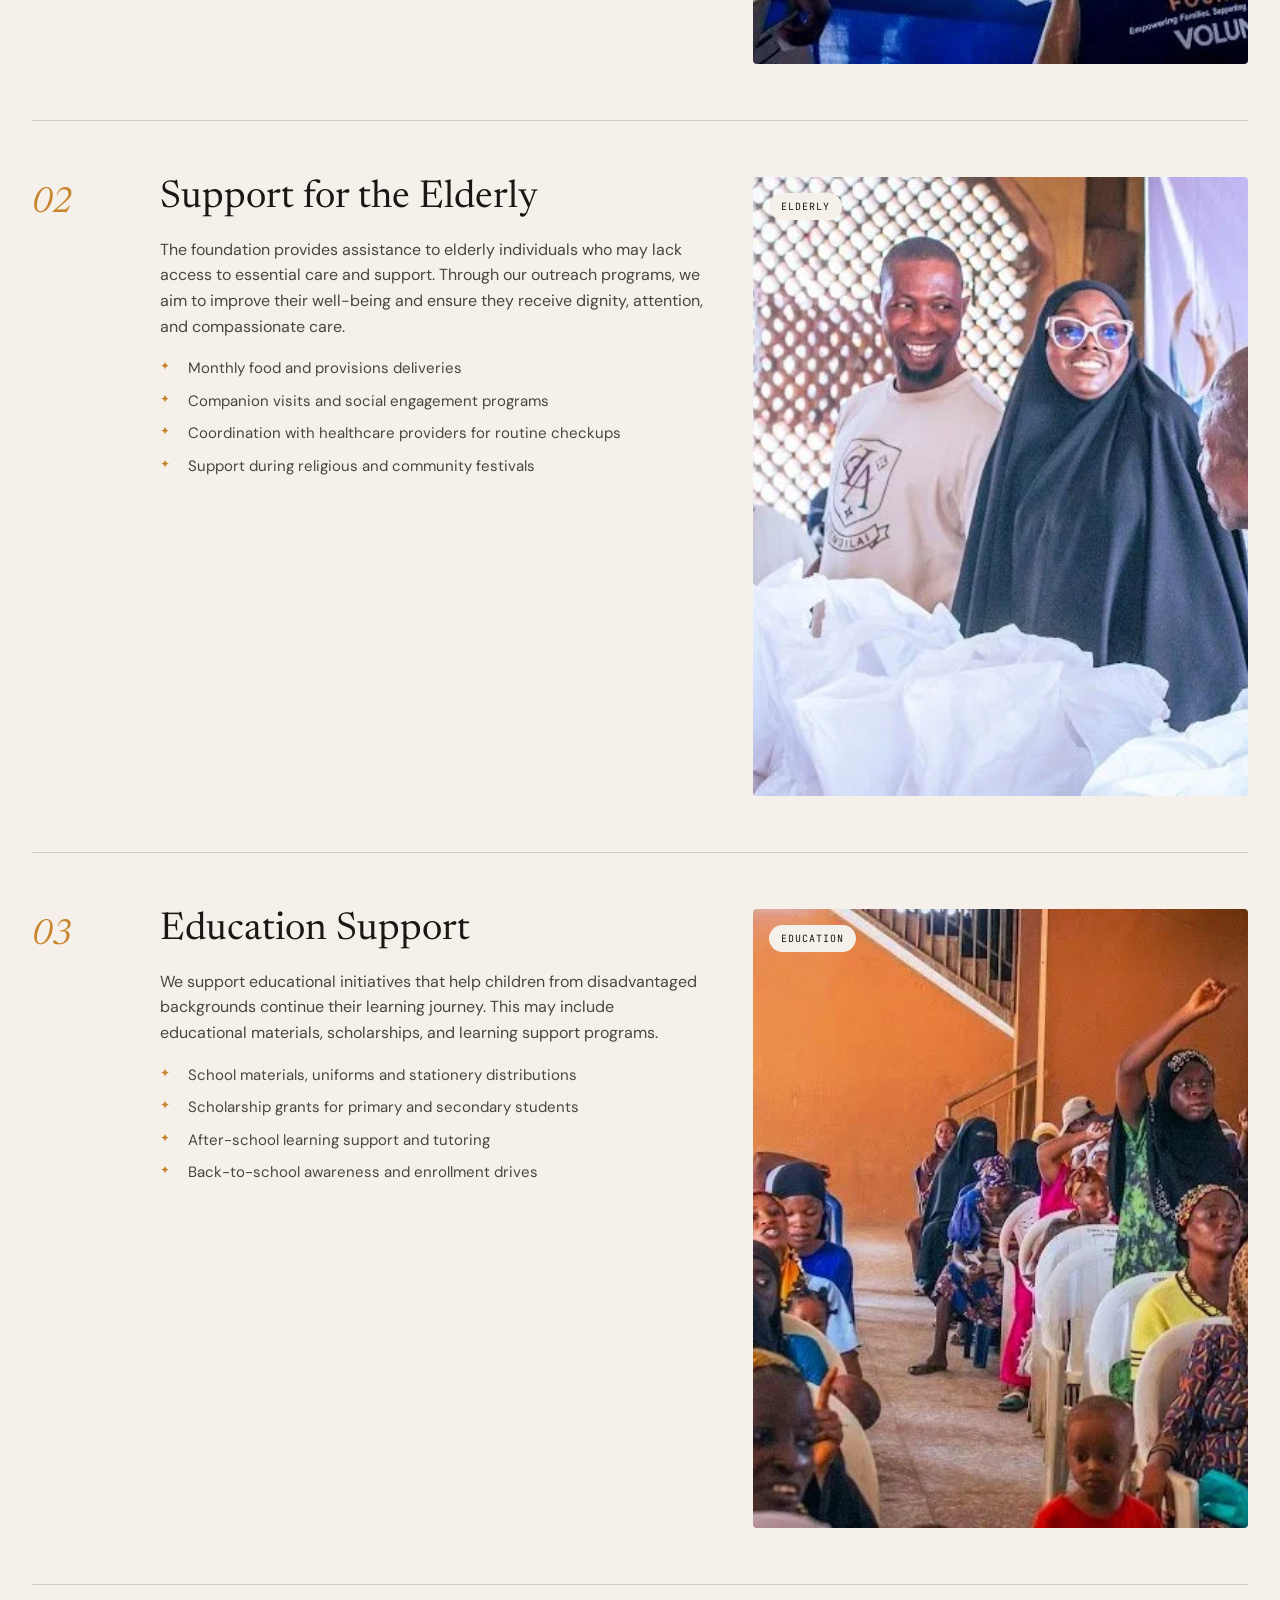
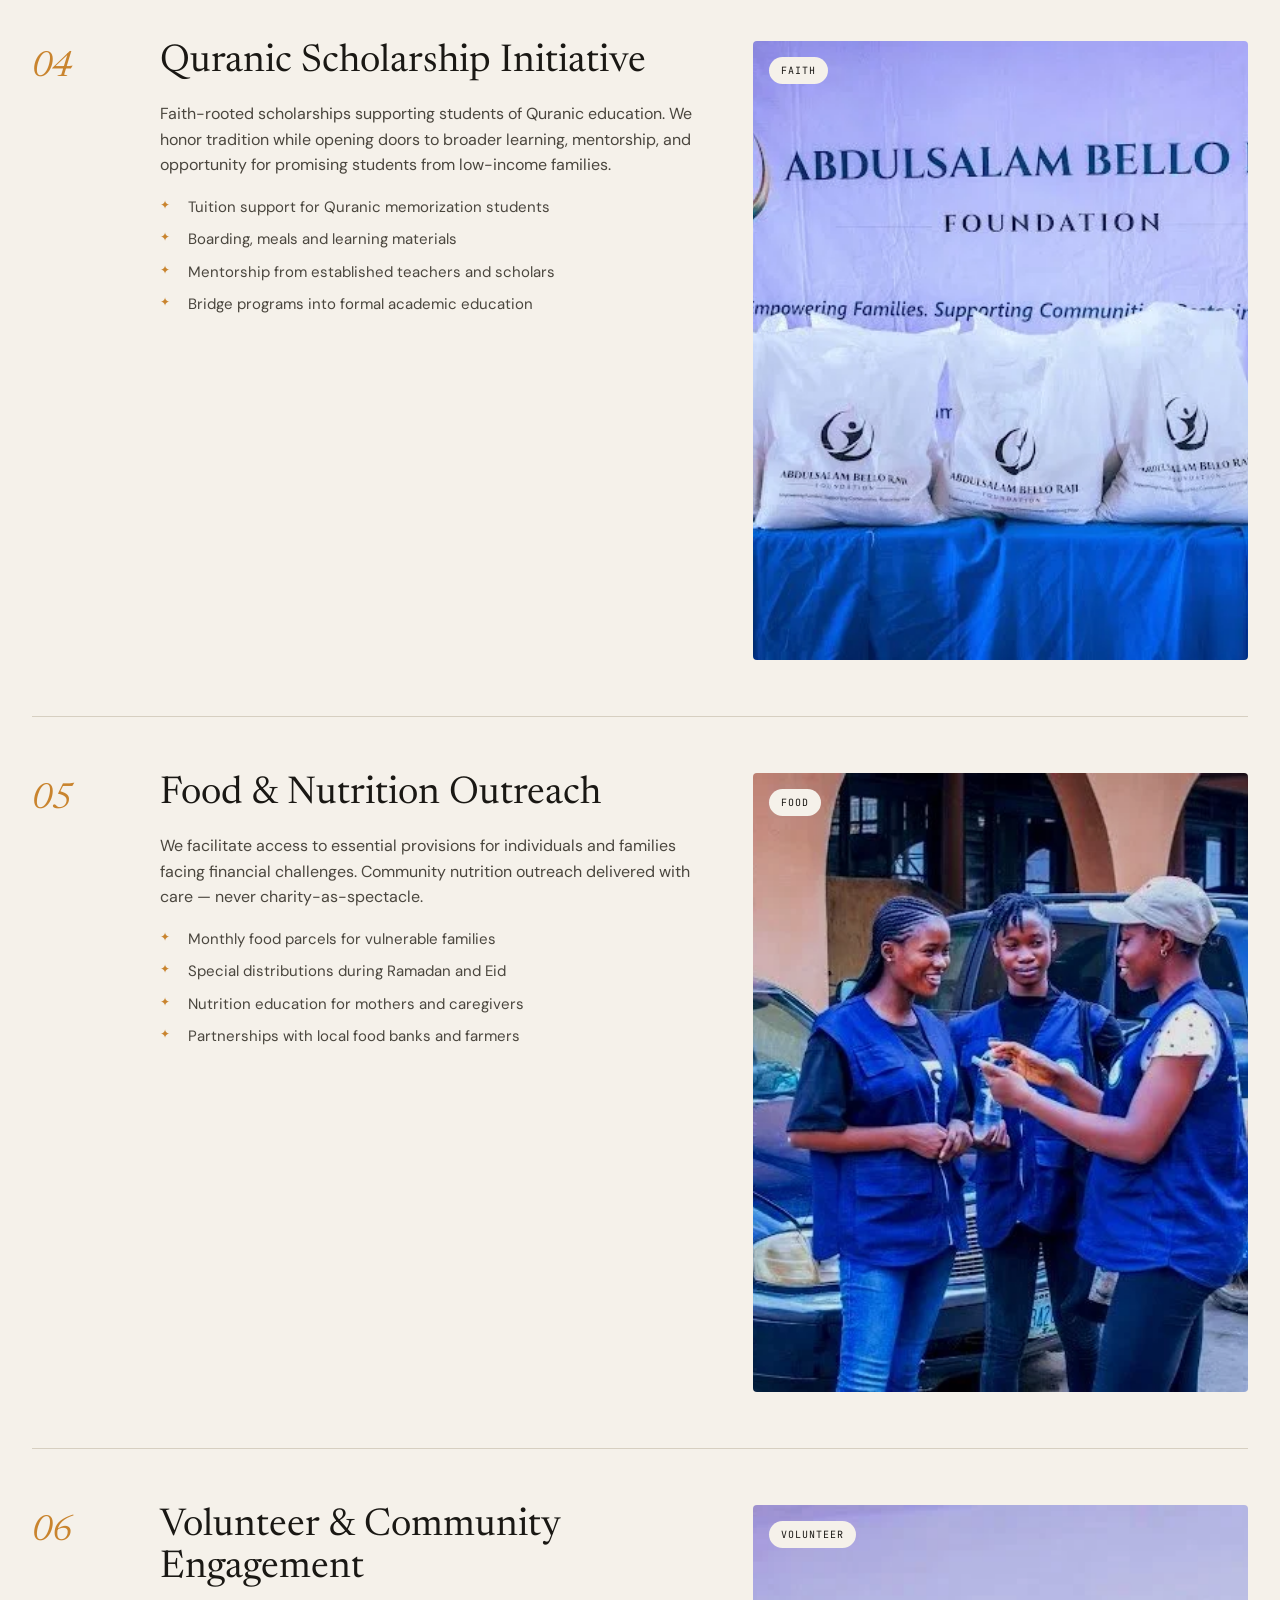
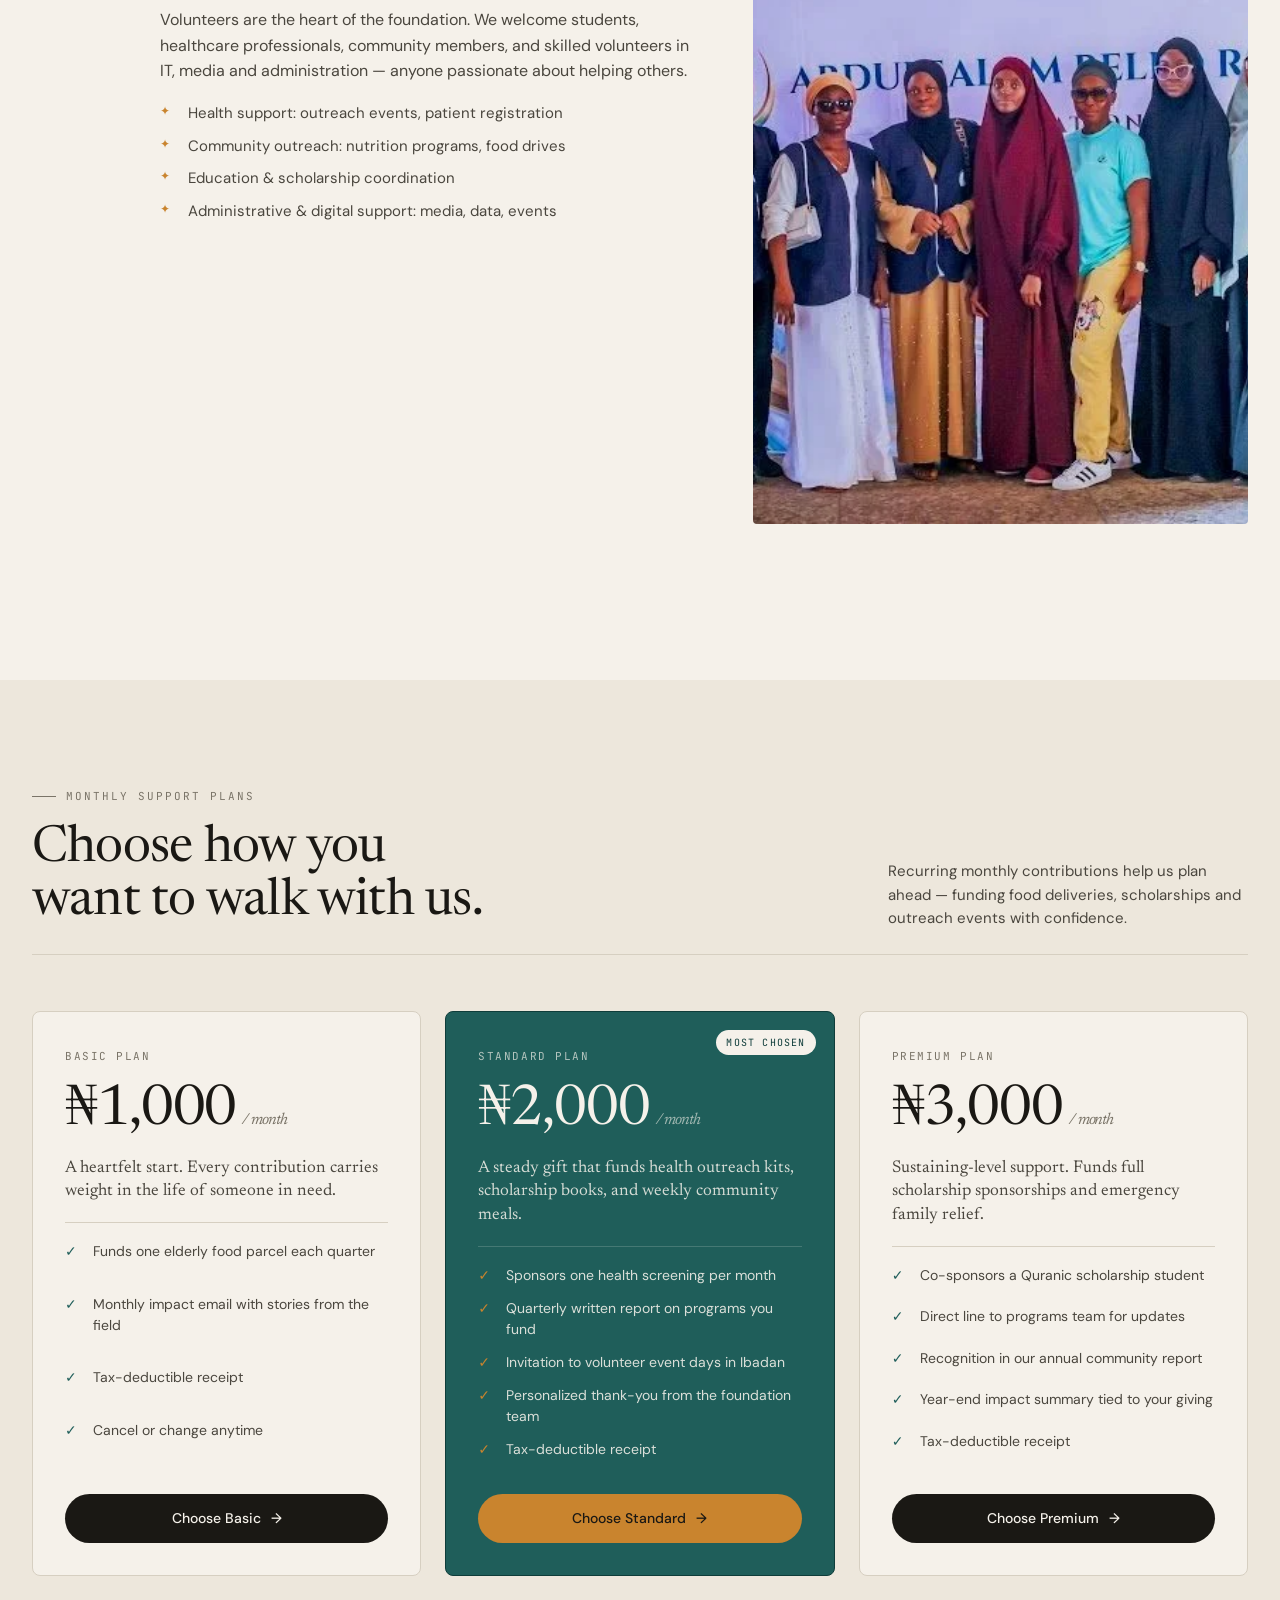
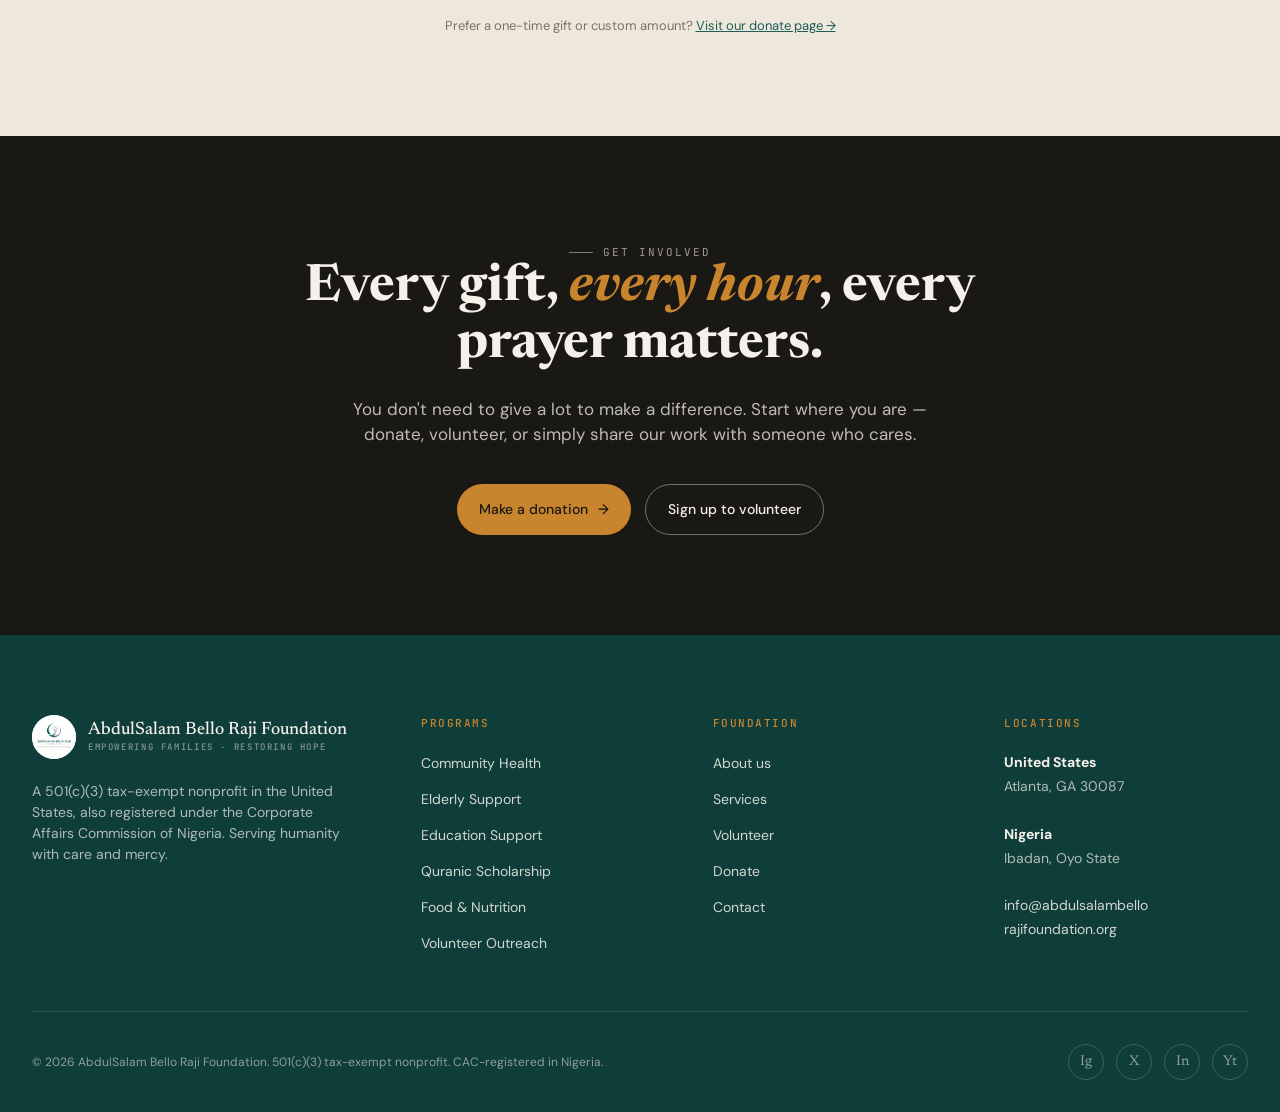
==== commit 77ec789b: "feat" ====
--- a/services.html
+++ b/services.html
@@ -7,260 +7,7 @@
 <link rel="preconnect" href="https://fonts.googleapis.com">
 <link rel="preconnect" href="https://fonts.gstatic.com" crossorigin>
 <link href="https://fonts.googleapis.com/css2?family=Newsreader:ital,opsz,wght@0,6..72,400;0,6..72,500;0,6..72,600;1,6..72,400&family=DM+Sans:wght@400;500;600;700&family=JetBrains+Mono:wght@400;500&display=swap" rel="stylesheet">
-<style>
-  :root {
-    --cream: #f5f1ea;
-    --cream-2: #ede7dc;
-    --cream-3: #e3dcce;
-    --ink: #1a1814;
-    --ink-2: #4a463e;
-    --ink-3: #7a7468;
-    --green: #1f5e5a;
-    --green-deep: #0f3d3a;
-    --green-soft: #cfe0de;
-    --ochre: #c9842e;
-    --ochre-soft: #f0d9b0;
-    --rule: #d6cfc1;
-    --serif: "Newsreader", "Times New Roman", serif;
-    --sans: "DM Sans", system-ui, sans-serif;
-    --mono: "JetBrains Mono", ui-monospace, monospace;
-  }
-  * { box-sizing: border-box; margin: 0; padding: 0; }
-  html { scroll-behavior: smooth; }
-  body { font-family: var(--sans); background: var(--cream); color: var(--ink); line-height: 1.5; -webkit-font-smoothing: antialiased; }
-  img { display: block; max-width: 100%; }
-  a { color: inherit; text-decoration: none; }
-  button { font: inherit; cursor: pointer; border: none; background: none; color: inherit; }
-  .container { max-width: 1280px; margin: 0 auto; padding: 0 32px; }
-  .eyebrow { font-family: var(--mono); font-size: 11px; letter-spacing: 0.18em; text-transform: uppercase; color: var(--ink-3); display: inline-flex; align-items: center; gap: 10px; }
-  .eyebrow::before { content: ""; width: 24px; height: 1px; background: var(--ink-3); }
-  .display { font-family: var(--serif); font-weight: 400; letter-spacing: -0.015em; line-height: 1.05; text-wrap: balance; }
-  .display em { font-style: italic; color: var(--green); }
-  .body-lg { font-size: 18px; line-height: 1.55; color: var(--ink-2); text-wrap: pretty; max-width: 60ch; }
-  .btn { display: inline-flex; align-items: center; gap: 10px; padding: 14px 22px; border-radius: 999px; font-weight: 500; font-size: 14px; transition: transform .12s ease, background .15s ease; }
-  .btn:hover { transform: translateY(-1px); }
-  .btn-primary { background: var(--green); color: var(--cream); }
-  .btn-primary:hover { background: var(--green-deep); }
-  .btn-outline { border: 1px solid var(--ink); color: var(--ink); }
-  .btn-outline:hover { background: var(--ink); color: var(--cream); }
-  .arrow { display: inline-block; transition: transform .15s ease; }
-  .btn:hover .arrow { transform: translateX(3px); }
-
-  /* utility bar + nav */
-  .util { background: var(--green-deep); color: var(--cream); font-size: 12px; padding: 9px 0; }
-  .util .container { display: flex; justify-content: space-between; align-items: center; gap: 24px; }
-  .util-left { display: flex; gap: 18px; align-items: center; opacity: 0.85; }
-  .util-right { display: flex; gap: 18px; align-items: center; }
-  .util a:hover { color: var(--ochre-soft); }
-  .util .dot { width: 6px; height: 6px; border-radius: 50%; background: var(--ochre); display: inline-block; }
-  nav.main { position: sticky; top: 0; z-index: 50; background: rgba(245,241,234,0.92); backdrop-filter: saturate(140%) blur(10px); border-bottom: 1px solid var(--rule); }
-  nav.main .container { display: flex; align-items: center; justify-content: space-between; padding-top: 18px; padding-bottom: 18px; gap: 32px; }
-  .brand { display: flex; align-items: center; gap: 12px; }
-  .brand-mark { width: 44px; height: 44px; flex-shrink: 0; display: grid; place-items: center; background: var(--cream); border-radius: 50%; overflow: hidden; }
-  .brand-mark img { width: 100%; height: 100%; object-fit: contain; }
-  .brand-name { font-family: var(--serif); font-size: 18px; font-weight: 500; line-height: 1.1; }
-  .brand-name span { display: block; font-family: var(--mono); font-size: 9px; letter-spacing: 0.18em; color: var(--ink-3); text-transform: uppercase; margin-top: 2px; }
-  .nav-links { display: flex; gap: 32px; align-items: center; font-size: 14px; font-weight: 500; }
-  .nav-links a { position: relative; padding: 6px 0; }
-  .nav-links a:hover { color: var(--green); }
-  .nav-links a.active::after { content: ""; position: absolute; bottom: -2px; left: 0; right: 0; height: 2px; background: var(--ochre); }
-  .menu-btn { display: none; width: 40px; height: 40px; border-radius: 50%; border: 1px solid var(--rule); align-items: center; justify-content: center; flex-direction: column; gap: 5px; }
-  .menu-btn span { display: block; width: 18px; height: 1.5px; background: var(--ink); }
-
-  /* page hero */
-  .page-hero {
-    padding: 80px 0 60px;
-    border-bottom: 1px solid var(--rule);
-    background: var(--cream-2);
-    position: relative;
-    overflow: hidden;
-  }
-  .page-hero::before {
-    content: "";
-    position: absolute;
-    top: -120px; right: -100px;
-    width: 420px; height: 420px;
-    border-radius: 50%;
-    background: radial-gradient(circle, rgba(31,94,90,0.08), transparent 70%);
-    pointer-events: none;
-  }
-  .page-hero .container { position: relative; }
-  .crumbs { font-family: var(--mono); font-size: 11px; letter-spacing: 0.12em; text-transform: uppercase; color: var(--ink-3); margin-bottom: 24px; }
-  .crumbs a { color: var(--ink-2); }
-  .crumbs a:hover { color: var(--green); }
-  .crumbs .sep { margin: 0 10px; opacity: 0.5; }
-  .page-hero h1 { font-size: clamp(48px, 6vw, 84px); margin: 14px 0 28px; max-width: 18ch; }
-  .page-hero p { font-size: 19px; max-width: 56ch; color: var(--ink-2); line-height: 1.55; }
-
-  /* programs detail */
-  .programs-detail { padding: 100px 0; }
-  .programs-detail .section-head {
-    display: grid; grid-template-columns: 1fr auto; gap: 32px; align-items: end;
-    margin-bottom: 64px; padding-bottom: 24px; border-bottom: 1px solid var(--rule);
-  }
-  .programs-detail h2 { font-family: var(--serif); font-size: clamp(36px, 4vw, 56px); font-weight: 400; line-height: 1.05; margin-top: 18px; max-width: 18ch; }
-  .program-row {
-    display: grid;
-    grid-template-columns: 80px 1.1fr 1fr;
-    gap: 48px;
-    padding: 56px 0;
-    border-bottom: 1px solid var(--rule);
-    align-items: start;
-  }
-  .program-row:last-child { border-bottom: none; }
-  .program-num { font-family: var(--serif); font-style: italic; font-size: 36px; color: var(--ochre); }
-  .program-row h3 { font-family: var(--serif); font-size: clamp(28px, 3vw, 40px); font-weight: 400; line-height: 1.1; margin-bottom: 18px; }
-  .program-row p { color: var(--ink-2); font-size: 16px; line-height: 1.6; margin-bottom: 18px; text-wrap: pretty; }
-  .program-row ul { list-style: none; margin-top: 16px; display: grid; gap: 10px; }
-  .program-row li { display: grid; grid-template-columns: 18px 1fr; gap: 10px; font-size: 15px; color: var(--ink-2); }
-  .program-row li::before { content: "✦"; color: var(--ochre); font-size: 12px; line-height: 1.6; }
-  .program-row .program-img {
-    aspect-ratio: 4 / 5;
-    border-radius: 4px;
-    overflow: hidden;
-    background: var(--cream-3);
-    position: relative;
-  }
-  .program-row .program-img img { width: 100%; height: 100%; object-fit: cover; }
-  .program-row .program-tag {
-    position: absolute;
-    top: 16px; left: 16px;
-    background: var(--cream);
-    color: var(--ink);
-    padding: 6px 12px;
-    border-radius: 999px;
-    font-family: var(--mono);
-    font-size: 10px;
-    letter-spacing: 0.1em;
-    text-transform: uppercase;
-    z-index: 2;
-  }
-
-  /* support tiers */
-  .tiers { padding: 100px 0; background: var(--cream-2); }
-  .tiers .section-head-inner {
-    display: grid; grid-template-columns: 1fr auto; gap: 32px; align-items: end;
-    margin-bottom: 56px; padding-bottom: 24px; border-bottom: 1px solid var(--rule);
-  }
-  .tiers h2 { font-family: var(--serif); font-size: clamp(36px, 4vw, 56px); font-weight: 400; line-height: 1.05; margin-top: 18px; max-width: 18ch; }
-  .tier-grid { display: grid; grid-template-columns: repeat(3, 1fr); gap: 24px; }
-  .tier {
-    background: var(--cream);
-    border: 1px solid var(--rule);
-    border-radius: 8px;
-    padding: 36px 32px 32px;
-    display: flex;
-    flex-direction: column;
-    gap: 18px;
-    position: relative;
-    transition: transform .2s ease, box-shadow .2s ease;
-  }
-  .tier:hover { transform: translateY(-4px); box-shadow: 0 14px 32px rgba(26,24,20,0.08); }
-  .tier.featured { background: var(--green); color: var(--cream); border-color: var(--green-deep); }
-  .tier .tier-name { font-family: var(--mono); font-size: 11px; letter-spacing: 0.14em; text-transform: uppercase; color: var(--ink-3); }
-  .tier.featured .tier-name { color: rgba(245,241,234,0.7); }
-  .tier .price { font-family: var(--serif); font-size: 56px; line-height: 1; letter-spacing: -0.02em; }
-  .tier .price .per { font-size: 16px; font-style: italic; color: var(--ink-3); font-family: var(--serif); margin-left: 6px; }
-  .tier.featured .price .per { color: rgba(245,241,234,0.6); }
-  .tier .summary { font-family: var(--serif); font-size: 17px; line-height: 1.4; color: var(--ink-2); padding-bottom: 18px; border-bottom: 1px solid var(--rule); }
-  .tier.featured .summary { color: rgba(245,241,234,0.85); border-color: rgba(245,241,234,0.18); }
-  .tier ul { list-style: none; display: grid; gap: 12px; margin-bottom: 8px; flex: 1; }
-  .tier li { display: grid; grid-template-columns: 18px 1fr; gap: 10px; font-size: 14px; color: var(--ink-2); line-height: 1.5; }
-  .tier.featured li { color: rgba(245,241,234,0.88); }
-  .tier li::before { content: "✓"; color: var(--green); font-weight: 700; }
-  .tier.featured li::before { color: var(--ochre); }
-  .tier .tier-cta {
-    margin-top: 8px;
-    display: flex;
-    justify-content: center;
-    align-items: center;
-    gap: 10px;
-    padding: 14px 22px;
-    border-radius: 999px;
-    font-weight: 500;
-    font-size: 14px;
-    width: 100%;
-    background: var(--ink);
-    color: var(--cream);
-    transition: background .15s, transform .12s;
-    cursor: pointer;
-  }
-  .tier .tier-cta:hover { background: var(--ink-2); transform: translateY(-1px); }
-  .tier.featured .tier-cta { background: var(--ochre); color: var(--ink); }
-  .tier.featured .tier-cta:hover { background: #b87422; }
-  .tier .ribbon {
-    position: absolute;
-    top: 18px; right: 18px;
-    background: var(--ochre);
-    color: var(--ink);
-    font-family: var(--mono);
-    font-size: 10px;
-    letter-spacing: 0.12em;
-    text-transform: uppercase;
-    padding: 5px 10px;
-    border-radius: 999px;
-  }
-  .tier.featured .ribbon { background: var(--cream); color: var(--green-deep); }
-  .tiers-foot { text-align: center; margin-top: 40px; color: var(--ink-3); font-size: 13px; }
-
-  /* CTA band */
-  .cta-band { padding: 100px 0; background: var(--ink); color: var(--cream); text-align: center; }
-  .cta-band h2 { font-family: var(--serif); font-size: clamp(36px, 4vw, 56px); color: var(--cream); line-height: 1.1; max-width: 22ch; margin: 0 auto 24px; }
-  .cta-band h2 em { color: var(--ochre); font-style: italic; }
-  .cta-band p { color: rgba(245,241,234,0.75); font-size: 17px; max-width: 50ch; margin: 0 auto 36px; }
-  .cta-band .actions { display: inline-flex; gap: 14px; flex-wrap: wrap; justify-content: center; }
-  .cta-band .btn-primary { background: var(--ochre); color: var(--ink); }
-  .cta-band .btn-primary:hover { background: #b87422; }
-  .cta-band .btn-outline { border-color: rgba(245,241,234,0.4); color: var(--cream); }
-  .cta-band .btn-outline:hover { background: var(--cream); color: var(--ink); border-color: var(--cream); }
-
-  /* footer */
-  footer { background: var(--green-deep); color: var(--cream); padding: 80px 0 32px; }
-  .footer-grid { display: grid; grid-template-columns: 1.4fr 1fr 1fr 1fr; gap: 48px; padding-bottom: 56px; border-bottom: 1px solid rgba(245,241,234,0.15); }
-  .footer-brand p { margin-top: 22px; color: rgba(245,241,234,0.7); font-size: 14px; max-width: 32ch; }
-  .footer-brand .brand-name { color: var(--cream); }
-  .footer-brand .brand-name span { color: rgba(245,241,234,0.5); }
-  .footer-col h4 { font-family: var(--mono); font-size: 11px; letter-spacing: 0.14em; text-transform: uppercase; color: var(--ochre); margin-bottom: 20px; font-weight: 500; }
-  .footer-col ul { list-style: none; display: grid; gap: 12px; }
-  .footer-col a { color: rgba(245,241,234,0.85); font-size: 14px; }
-  .footer-col a:hover { color: var(--ochre); }
-  .footer-col address { font-style: normal; color: rgba(245,241,234,0.7); font-size: 14px; line-height: 1.7; }
-  .footer-bottom { display: flex; justify-content: space-between; align-items: center; margin-top: 32px; color: rgba(245,241,234,0.55); font-size: 12px; flex-wrap: wrap; gap: 18px; }
-  .socials { display: flex; gap: 12px; }
-  .socials a { width: 36px; height: 36px; border-radius: 50%; border: 1px solid rgba(245,241,234,0.2); display: grid; place-items: center; font-family: var(--serif); font-size: 14px; transition: all .15s; }
-  .socials a:hover { background: var(--ochre); color: var(--ink); border-color: var(--ochre); }
-
-  /* scroll reveal */
-  .reveal { opacity: 0; transform: translateY(28px); transition: opacity .6s ease, transform .6s ease; }
-  .reveal.visible { opacity: 1; transform: translateY(0); }
-  .reveal-d1 { transition-delay: 0.1s; }
-  .reveal-d2 { transition-delay: 0.2s; }
-
-  /* mobile drawer */
-  .mobile-nav { position: fixed; inset: 0; z-index: 100; background: var(--cream); display: flex; flex-direction: column; padding: 24px 32px; transform: translateX(100%); transition: transform .3s ease; }
-  .mobile-nav.open { transform: translateX(0); }
-  .mobile-nav-head { display: flex; justify-content: space-between; align-items: center; margin-bottom: 40px; }
-  .mobile-nav-links { display: grid; gap: 4px; }
-  .mobile-nav-links a { font-family: var(--serif); font-size: 32px; padding: 12px 0; border-bottom: 1px solid var(--rule); }
-  .mobile-nav-links a:hover { color: var(--green); }
-  .close-btn { width: 40px; height: 40px; border-radius: 50%; border: 1px solid var(--rule); display: grid; place-items: center; font-size: 20px; cursor: pointer; }
-
-  @media (max-width: 980px) {
-    .program-row { grid-template-columns: 1fr; gap: 24px; padding: 40px 0; }
-    .program-num { font-size: 28px; }
-    .programs-detail .section-head { grid-template-columns: 1fr; }
-    .tiers .section-head-inner { grid-template-columns: 1fr; }
-    .tier-grid { grid-template-columns: 1fr; }
-    .footer-grid { grid-template-columns: 1fr 1fr; }
-    .nav-links { display: none; }
-    .menu-btn { display: flex; }
-  }
-  @media (max-width: 600px) {
-    .footer-grid { grid-template-columns: 1fr; }
-    .util-right { display: none; }
-    .container { padding: 0 20px; }
-  }
-</style>
+<link rel="stylesheet" href="css/styles.css">
 </head>
 <body>
 
@@ -271,18 +18,18 @@
       <span class="brand-mark"><img src="img/logo.webp" alt=""></span>
       <span class="brand-name">ABRF<span>Foundation</span></span>
     </a>
-    <button class="close-btn" onclick="closeMenu()" aria-label="Close">✕</button>
+    <button class="close-btn js-close-menu" aria-label="Close">✕</button>
   </div>
   <div class="mobile-nav-links">
-    <a href="index.html#mission" onclick="closeMenu()">About</a>
-    <a href="services.html" onclick="closeMenu()">Services</a>
-    <a href="index.html#stories" onclick="closeMenu()">Stories</a>
-    <a href="index.html#news" onclick="closeMenu()">Updates</a>
-    <a href="index.html#involve" onclick="closeMenu()">Volunteer</a>
-    <a href="index.html#contact" onclick="closeMenu()">Contact</a>
-  </div>
-  <div style="margin-top:40px;">
-    <a href="index.html#donate" class="btn btn-primary" onclick="closeMenu()" style="width:100%; justify-content:center;">Make a Donation →</a>
+    <a href="index.html#mission">About</a>
+    <a href="services.html">Services</a>
+    <a href="index.html#stories">Stories</a>
+    <a href="index.html#news">Updates</a>
+    <a href="index.html#involve">Volunteer</a>
+    <a href="index.html#contact">Contact</a>
+  </div>
+  <div class="mobile-nav-cta">
+    <a href="index.html#donate" class="btn btn-primary btn-full">Make a Donation →</a>
   </div>
 </nav>
 
@@ -294,9 +41,9 @@
     </div>
     <div class="util-right">
       <a href="#tiers">Volunteer With Us</a>
-      <span style="opacity:0.4">·</span>
+      <span class="util-sep">·</span>
       <a href="#">501(c)(3) Tax-Exempt</a>
-      <span style="opacity:0.4">·</span>
+      <span class="util-sep">·</span>
       <a href="mailto:info@abdulsalambellorajifoundation.org">info@abdulsalambellorajifoundation.org</a>
     </div>
   </div>
@@ -316,9 +63,9 @@
       <a href="index.html#involve">Volunteer</a>
       <a href="index.html#contact">Contact</a>
     </div>
-    <div style="display:flex; gap:12px; align-items:center;">
+    <div class="nav-cta">
       <a href="index.html#donate" class="btn btn-primary">Donate <span class="arrow">→</span></a>
-      <button class="menu-btn" onclick="openMenu()" aria-label="Open menu">
+      <button class="menu-btn js-open-menu" aria-label="Open menu">
         <span></span><span></span><span></span>
       </button>
     </div>
@@ -463,7 +210,7 @@
         <span class="eyebrow">Monthly Support Plans</span>
         <h2 class="display">Choose how you want to walk with us.</h2>
       </div>
-      <p class="body-lg" style="font-size:15px; max-width:36ch;">Recurring monthly contributions help us plan ahead — funding food deliveries, scholarships and outreach events with confidence.</p>
+      <p class="body-lg tiers-copy">Recurring monthly contributions help us plan ahead — funding food deliveries, scholarships and outreach events with confidence.</p>
     </div>
 
     <div class="tier-grid">
@@ -477,7 +224,7 @@
           <li>Tax-deductible receipt</li>
           <li>Cancel or change anytime</li>
         </ul>
-        <button class="tier-cta" onclick="handleTierSelect('Basic', '₦1,000')">Choose Basic <span class="arrow">→</span></button>
+        <button class="tier-cta" data-plan="Basic" data-amount="₦1,000" type="button">Choose Basic <span class="arrow">→</span></button>
       </div>
 
       <div class="tier featured reveal reveal-d1">
@@ -492,7 +239,7 @@
           <li>Personalized thank-you from the foundation team</li>
           <li>Tax-deductible receipt</li>
         </ul>
-        <button class="tier-cta" onclick="handleTierSelect('Standard', '₦2,000')">Choose Standard <span class="arrow">→</span></button>
+        <button class="tier-cta" data-plan="Standard" data-amount="₦2,000" type="button">Choose Standard <span class="arrow">→</span></button>
       </div>
 
       <div class="tier reveal reveal-d2">
@@ -506,20 +253,20 @@
           <li>Year-end impact summary tied to your giving</li>
           <li>Tax-deductible receipt</li>
         </ul>
-        <button class="tier-cta" onclick="handleTierSelect('Premium', '₦3,000')">Choose Premium <span class="arrow">→</span></button>
+        <button class="tier-cta" data-plan="Premium" data-amount="₦3,000" type="button">Choose Premium <span class="arrow">→</span></button>
       </div>
     </div>
 
     <div class="tiers-foot">
-      Prefer a one-time gift or custom amount? <a href="index.html#donate" style="color:var(--green); text-decoration:underline;">Visit our donate page →</a>
+      Prefer a one-time gift or custom amount? <a href="index.html#donate" class="text-link">Visit our donate page →</a>
     </div>
   </div>
 </section>
 
 <section class="cta-band">
   <div class="container">
-    <span class="eyebrow" style="color:rgba(245,241,234,0.6); justify-content:center; display:inline-flex;">Get Involved</span>
-    <h2 style="margin-top:18px;">Every gift, <em>every hour</em>, every prayer matters.</h2>
+    <span class="eyebrow eyebrow-light eyebrow-center">Get Involved</span>
+    <h2 class="cta-heading">Every gift, <em>every hour</em>, every prayer matters.</h2>
     <p>You don't need to give a lot to make a difference. Start where you are — donate, volunteer, or simply share our work with someone who cares.</p>
     <div class="actions">
       <a href="index.html#donate" class="btn btn-primary">Make a donation <span class="arrow">→</span></a>
@@ -562,11 +309,11 @@
       <div class="footer-col">
         <h4>Locations</h4>
         <address>
-          <strong style="color:var(--cream); font-style:normal;">United States</strong><br>
+          <strong class="footer-location-title">United States</strong><br>
           Atlanta, GA 30087<br><br>
-          <strong style="color:var(--cream); font-style:normal;">Nigeria</strong><br>
+          <strong class="footer-location-title">Nigeria</strong><br>
           Ibadan, Oyo State<br><br>
-          <a href="mailto:info@abdulsalambellorajifoundation.org" style="color:rgba(245,241,234,0.85);">info@abdulsalambello<br>rajifoundation.org</a>
+          <a class="footer-email" href="mailto:info@abdulsalambellorajifoundation.org">info@abdulsalambello<br>rajifoundation.org</a>
         </address>
       </div>
     </div>
@@ -582,35 +329,6 @@
   </div>
 </footer>
 
-<script>
-  function openMenu() {
-    const nav = document.getElementById('mobileNav');
-    nav.classList.add('open');
-    nav.setAttribute('aria-hidden', 'false');
-    document.body.style.overflow = 'hidden';
-  }
-  function closeMenu() {
-    const nav = document.getElementById('mobileNav');
-    nav.classList.remove('open');
-    nav.setAttribute('aria-hidden', 'true');
-    document.body.style.overflow = '';
-  }
-
-  function handleTierSelect(plan, amount) {
-    alert(`Thank you for choosing the ${plan} Plan!\n\nMonthly gift: ${amount}\n\nYou'll be redirected to our secure payment page to complete your recurring gift setup.`);
-  }
-
-  // scroll reveal
-  const revealEls = document.querySelectorAll('.reveal');
-  const observer = new IntersectionObserver((entries) => {
-    entries.forEach(entry => {
-      if (entry.isIntersecting) {
-        entry.target.classList.add('visible');
-        observer.unobserve(entry.target);
-      }
-    });
-  }, { threshold: 0.1 });
-  revealEls.forEach(el => observer.observe(el));
-</script>
+<script src="js/main.js" defer></script>
 </body>
 </html>
--- a/css/styles.css
+++ b/css/styles.css
@@ -0,0 +1,977 @@
+  :root {
+    --cream: #f5f1ea;
+    --cream-2: #ede7dc;
+    --cream-3: #e3dcce;
+    --ink: #1a1814;
+    --ink-2: #4a463e;
+    --ink-3: #7a7468;
+    --green: #1f5e5a;
+    --green-deep: #0f3d3a;
+    --green-soft: #cfe0de;
+    --ochre: #c9842e;
+    --ochre-soft: #f0d9b0;
+    --rule: #d6cfc1;
+    --serif: "Newsreader", "Times New Roman", serif;
+    --sans: "DM Sans", system-ui, sans-serif;
+    --mono: "JetBrains Mono", ui-monospace, monospace;
+  }
+  * { box-sizing: border-box; margin: 0; padding: 0; }
+  html { scroll-behavior: smooth; }
+  body {
+    font-family: var(--sans);
+    background: var(--cream);
+    color: var(--ink);
+    line-height: 1.5;
+    -webkit-font-smoothing: antialiased;
+    text-rendering: optimizeLegibility;
+  }
+  img { display: block; max-width: 100%; }
+  a { color: inherit; text-decoration: none; }
+  button { font: inherit; cursor: pointer; border: none; background: none; color: inherit; }
+
+  /* ---------- shared ---------- */
+  .container { max-width: 1280px; margin: 0 auto; padding: 0 32px; }
+  .eyebrow {
+    font-family: var(--mono);
+    font-size: 11px;
+    letter-spacing: 0.18em;
+    text-transform: uppercase;
+    color: var(--ink-3);
+    display: inline-flex;
+    align-items: center;
+    gap: 10px;
+  }
+  .eyebrow::before {
+    content: "";
+    width: 24px;
+    height: 1px;
+    background: var(--ink-3);
+  }
+  .display {
+    font-family: var(--serif);
+    font-weight: 400;
+    letter-spacing: -0.015em;
+    line-height: 1.05;
+    text-wrap: balance;
+  }
+  .display em { font-style: italic; color: var(--green); }
+  .body-lg {
+    font-size: 18px;
+    line-height: 1.55;
+    color: var(--ink-2);
+    text-wrap: pretty;
+    max-width: 60ch;
+  }
+  .btn {
+    display: inline-flex;
+    align-items: center;
+    gap: 10px;
+    padding: 14px 22px;
+    border-radius: 999px;
+    font-weight: 500;
+    font-size: 14px;
+    transition: transform .12s ease, background .15s ease;
+  }
+  .btn:hover { transform: translateY(-1px); }
+  .btn-primary { background: var(--green); color: var(--cream); }
+  .btn-primary:hover { background: var(--green-deep); }
+  .btn-outline { border: 1px solid var(--ink); color: var(--ink); }
+  .btn-outline:hover { background: var(--ink); color: var(--cream); }
+  .btn-ghost { color: var(--ink); padding-left: 0; }
+  .arrow { display: inline-block; transition: transform .15s ease; }
+  .btn:hover .arrow { transform: translateX(3px); }
+
+  /* ---------- placeholder image ---------- */
+  .ph {
+    position: relative;
+    background: var(--cream-3);
+    overflow: hidden;
+    isolation: isolate;
+  }
+  .ph::before {
+    content: "";
+    position: absolute;
+    inset: 0;
+    background-image: repeating-linear-gradient(135deg, transparent 0 14px, rgba(26,24,20,0.05) 14px 15px);
+  }
+  .ph img {
+    width: 100%; height: 100%;
+    object-fit: cover;
+    position: absolute;
+    inset: 0;
+    z-index: 1;
+  }
+  .ph.has-img::before { display: none; }
+
+  /* ---------- top utility bar ---------- */
+  .util {
+    background: var(--green-deep);
+    color: var(--cream);
+    font-size: 12px;
+    padding: 9px 0;
+  }
+  .util .container { display: flex; justify-content: space-between; align-items: center; gap: 24px; }
+  .util-left { display: flex; gap: 18px; align-items: center; opacity: 0.85; }
+  .util-right { display: flex; gap: 18px; align-items: center; }
+  .util a:hover { color: var(--ochre-soft); }
+  .util .dot { width: 6px; height: 6px; border-radius: 50%; background: var(--ochre); display: inline-block; }
+
+  /* ---------- nav ---------- */
+  nav.main {
+    position: sticky;
+    top: 0;
+    z-index: 50;
+    background: rgba(245,241,234,0.92);
+    backdrop-filter: saturate(140%) blur(10px);
+    -webkit-backdrop-filter: saturate(140%) blur(10px);
+    border-bottom: 1px solid var(--rule);
+  }
+  nav.main .container {
+    display: flex;
+    align-items: center;
+    justify-content: space-between;
+    padding-top: 18px;
+    padding-bottom: 18px;
+    gap: 32px;
+  }
+  .brand { display: flex; align-items: center; gap: 12px; }
+  .brand-mark {
+    width: 44px; height: 44px;
+    flex-shrink: 0;
+    display: grid;
+    place-items: center;
+    background: var(--cream);
+    border-radius: 50%;
+    overflow: hidden;
+  }
+  .brand-mark img { width: 100%; height: 100%; object-fit: contain; }
+  .brand-name { font-family: var(--serif); font-size: 18px; font-weight: 500; line-height: 1.1; }
+  .brand-name span {
+    display: block;
+    font-family: var(--mono);
+    font-size: 9px;
+    letter-spacing: 0.18em;
+    color: var(--ink-3);
+    text-transform: uppercase;
+    margin-top: 2px;
+  }
+  .nav-links { display: flex; gap: 32px; align-items: center; font-size: 14px; font-weight: 500; }
+  .nav-links a { position: relative; padding: 6px 0; }
+  .nav-links a:hover { color: var(--green); }
+  .nav-links a.active::after {
+    content: "";
+    position: absolute;
+    bottom: -2px; left: 0; right: 0;
+    height: 2px;
+    background: var(--ochre);
+  }
+  .nav-cta { display: flex; gap: 12px; align-items: center; }
+  .menu-btn {
+    display: none;
+    width: 40px; height: 40px;
+    border-radius: 50%;
+    border: 1px solid var(--rule);
+    align-items: center;
+    justify-content: center;
+    flex-direction: column;
+    gap: 5px;
+    cursor: pointer;
+  }
+  .menu-btn span {
+    display: block;
+    width: 18px; height: 1.5px;
+    background: var(--ink);
+    transition: all .2s;
+  }
+
+  /* ---------- hero ---------- */
+  .hero { padding: 64px 0 96px; position: relative; }
+  .hero-grid { display: grid; grid-template-columns: 1.1fr 1fr; gap: 64px; align-items: center; }
+  .hero h1 { font-size: clamp(48px, 6vw, 84px); margin: 24px 0 28px; }
+  .hero .body-lg { margin-bottom: 36px; }
+  .hero-actions { display: flex; gap: 14px; align-items: center; flex-wrap: wrap; }
+  .hero-meta {
+    display: flex;
+    align-items: center;
+    gap: 14px;
+    margin-top: 48px;
+    padding-top: 28px;
+    border-top: 1px solid var(--rule);
+    color: var(--ink-2);
+    font-size: 13px;
+  }
+  .avatar-stack { display: flex; }
+  .avatar-stack .av {
+    width: 32px; height: 32px;
+    border-radius: 50%;
+    border: 2px solid var(--cream);
+    margin-left: -8px;
+  }
+  .avatar-stack .av:first-child { margin-left: 0; }
+  .avatar-stack .av:nth-child(1) { background: linear-gradient(135deg, #c9842e, #7a4a1a); }
+  .avatar-stack .av:nth-child(2) { background: linear-gradient(135deg, #1f4d2b, #143020); }
+  .avatar-stack .av:nth-child(3) { background: linear-gradient(135deg, #7a1b1b, #c9842e); }
+  .avatar-stack .av:nth-child(4) { background: linear-gradient(135deg, #4a463e, #1a1814); }
+  .hero-image {
+    position: relative;
+    aspect-ratio: 4 / 5;
+    border-radius: 4px;
+  }
+  .hero-image .badge {
+    position: absolute;
+    top: -20px; left: -20px;
+    background: var(--ochre);
+    color: var(--ink);
+    padding: 14px 18px;
+    border-radius: 999px;
+    font-family: var(--mono);
+    font-size: 11px;
+    letter-spacing: 0.08em;
+    text-transform: uppercase;
+    z-index: 3;
+    box-shadow: 0 6px 20px rgba(26,24,20,0.12);
+  }
+  .hero-image .floating-card {
+    position: absolute;
+    bottom: -28px; right: -24px;
+    background: var(--cream);
+    padding: 18px 20px;
+    border-radius: 4px;
+    box-shadow: 0 12px 32px rgba(26,24,20,0.12);
+    width: 240px;
+    z-index: 3;
+    border: 1px solid var(--rule);
+  }
+  .floating-card .num {
+    font-family: var(--serif);
+    font-size: 36px;
+    color: var(--green);
+    line-height: 1;
+  }
+  .floating-card .lbl {
+    font-size: 12px;
+    color: var(--ink-2);
+    margin-top: 6px;
+  }
+
+  /* ---------- ticker ---------- */
+  .ticker { border-block: 1px solid var(--rule); background: var(--cream-2); overflow: hidden; padding: 16px 0; }
+  .ticker-track {
+    display: flex;
+    gap: 48px;
+    white-space: nowrap;
+    animation: tick 50s linear infinite;
+    font-family: var(--serif);
+    font-style: italic;
+    font-size: 22px;
+    color: var(--ink-2);
+  }
+  .ticker-track span { display: inline-flex; align-items: center; gap: 48px; }
+  .ticker-track .star { color: var(--ochre); font-style: normal; }
+  @keyframes tick {
+    from { transform: translateX(0); }
+    to { transform: translateX(-50%); }
+  }
+
+  /* ---------- mission ---------- */
+  .mission { padding: 120px 0; }
+  .mission-grid { display: grid; grid-template-columns: 1fr 1.4fr; gap: 80px; align-items: start; }
+  .mission h2 { font-size: clamp(36px, 4vw, 56px); margin-top: 20px; }
+  .mission-points { display: grid; gap: 32px; margin-top: 12px; }
+  .mp {
+    display: grid;
+    grid-template-columns: 56px 1fr;
+    gap: 20px;
+    padding-bottom: 32px;
+    border-bottom: 1px solid var(--rule);
+  }
+  .mp:last-child { border-bottom: none; padding-bottom: 0; }
+  .mp-num { font-family: var(--serif); font-size: 28px; color: var(--ochre); font-style: italic; }
+  .mp h3 { font-family: var(--serif); font-size: 22px; font-weight: 500; margin-bottom: 8px; }
+  .mp p { color: var(--ink-2); font-size: 15px; }
+
+  /* ---------- impact stats ---------- */
+  .impact {
+    background: var(--green);
+    color: var(--cream);
+    padding: 100px 0;
+    position: relative;
+    overflow: hidden;
+  }
+  .impact::before {
+    content: "";
+    position: absolute;
+    inset: 0;
+    background-image: repeating-linear-gradient(135deg, transparent 0 100px, rgba(245,241,234,0.025) 100px 101px);
+    pointer-events: none;
+  }
+  .impact .container { position: relative; }
+  .impact-head { display: flex; justify-content: space-between; align-items: end; margin-bottom: 64px; gap: 48px; }
+  .impact-head h2 { font-size: clamp(36px, 4vw, 52px); color: var(--cream); max-width: 16ch; }
+  .impact-head .eyebrow { color: rgba(245,241,234,0.7); }
+  .impact-head .eyebrow::before { background: rgba(245,241,234,0.5); }
+  .impact-head p { max-width: 36ch; color: rgba(245,241,234,0.75); }
+  .stats {
+    display: grid;
+    grid-template-columns: repeat(4, 1fr);
+    gap: 0;
+    border-top: 1px solid rgba(245,241,234,0.2);
+  }
+  .stat { padding: 36px 24px 36px 0; border-right: 1px solid rgba(245,241,234,0.15); }
+  .stat:last-child { border-right: none; }
+  .stat:first-child { padding-left: 0; }
+  .stat:not(:first-child) { padding-left: 24px; }
+  .stat-num { font-family: var(--serif); font-size: clamp(48px, 5.5vw, 80px); line-height: 1; color: var(--cream); }
+  .stat-num .unit { color: var(--ochre); font-style: italic; }
+  .stat-label { font-family: var(--mono); font-size: 11px; letter-spacing: 0.12em; text-transform: uppercase; color: rgba(245,241,234,0.7); margin-top: 14px; }
+  .stat-detail { font-size: 13px; color: rgba(245,241,234,0.65); margin-top: 8px; line-height: 1.5; }
+
+  /* ---------- programs ---------- */
+  .programs { padding: 120px 0; }
+  .section-head {
+    display: grid;
+    grid-template-columns: 1fr auto;
+    gap: 32px;
+    align-items: end;
+    margin-bottom: 56px;
+    padding-bottom: 24px;
+    border-bottom: 1px solid var(--rule);
+  }
+  .section-head h2 { font-size: clamp(36px, 4vw, 56px); margin-top: 18px; max-width: 18ch; }
+  .program-grid { display: grid; grid-template-columns: repeat(3, 1fr); gap: 24px; }
+  .program { display: flex; flex-direction: column; gap: 18px; transition: transform .2s ease; }
+  .program:hover { transform: translateY(-4px); }
+  .program-img { aspect-ratio: 4 / 5; border-radius: 4px; position: relative; overflow: hidden; }
+  .program-tag {
+    position: absolute;
+    top: 16px; left: 16px;
+    background: var(--cream);
+    color: var(--ink);
+    padding: 6px 12px;
+    border-radius: 999px;
+    font-family: var(--mono);
+    font-size: 10px;
+    letter-spacing: 0.1em;
+    text-transform: uppercase;
+    z-index: 2;
+  }
+  .program h3 { font-family: var(--serif); font-size: 26px; font-weight: 500; line-height: 1.15; }
+  .program p { color: var(--ink-2); font-size: 15px; }
+  .program-meta {
+    display: flex;
+    justify-content: space-between;
+    align-items: center;
+    padding-top: 12px;
+    border-top: 1px solid var(--rule);
+    margin-top: auto;
+    font-family: var(--mono);
+    font-size: 11px;
+    letter-spacing: 0.08em;
+    text-transform: uppercase;
+    color: var(--ink-3);
+  }
+  .program-meta a { color: var(--green); display: inline-flex; gap: 6px; align-items: center; }
+
+  /* ---------- spotlight ---------- */
+  .spotlight { padding: 120px 0; background: var(--cream-2); }
+  .spotlight-grid { display: grid; grid-template-columns: 1.2fr 1fr; gap: 80px; align-items: center; }
+  .spotlight-img { aspect-ratio: 4 / 5; border-radius: 4px; overflow: hidden; }
+  .spotlight blockquote {
+    font-family: var(--serif);
+    font-size: clamp(28px, 3vw, 40px);
+    line-height: 1.25;
+    font-weight: 400;
+    color: var(--ink);
+    text-wrap: pretty;
+  }
+  .spotlight blockquote::before {
+    content: "\201C";
+    font-size: 80px;
+    line-height: 0.5;
+    color: var(--ochre);
+    display: block;
+    margin-bottom: 28px;
+  }
+  .quote-author { margin-top: 36px; display: flex; align-items: center; gap: 16px; }
+  .quote-avatar {
+    width: 56px; height: 56px;
+    border-radius: 50%;
+    background: linear-gradient(135deg, #c9842e, #7a4a1a);
+    flex-shrink: 0;
+  }
+  .quote-author .name { font-weight: 600; font-size: 15px; }
+  .quote-author .role { font-size: 13px; color: var(--ink-3); }
+
+  /* ---------- founder ---------- */
+  .founder { padding: 120px 0; }
+  .founder-grid { display: grid; grid-template-columns: 1fr 1.3fr; gap: 80px; align-items: start; }
+  .founder-portrait {
+    aspect-ratio: 4 / 5;
+    border-radius: 4px;
+    overflow: hidden;
+    position: sticky;
+    top: 100px;
+  }
+  .founder h2 { font-size: clamp(32px, 3.5vw, 48px); margin-top: 20px; margin-bottom: 32px; }
+  .founder-text p {
+    font-family: var(--serif);
+    font-size: 19px;
+    line-height: 1.55;
+    color: var(--ink-2);
+    margin-bottom: 22px;
+    text-wrap: pretty;
+  }
+  .founder-text p:first-child::first-letter {
+    font-size: 64px;
+    float: left;
+    line-height: 0.85;
+    margin-right: 12px;
+    margin-top: 6px;
+    color: var(--green);
+    font-weight: 500;
+  }
+  .signature { margin-top: 36px; display: flex; align-items: center; gap: 24px; padding-top: 28px; border-top: 1px solid var(--rule); }
+  .sig-mark { font-family: var(--serif); font-style: italic; font-size: 32px; color: var(--green); transform: rotate(-3deg); }
+  .signature .meta { font-size: 13px; color: var(--ink-2); line-height: 1.5; }
+  .signature .meta strong { color: var(--ink); display: block; font-weight: 600; font-size: 14px; }
+
+  /* ---------- news ---------- */
+  .news { padding: 120px 0; background: var(--cream-2); }
+  .news-grid { display: grid; grid-template-columns: 2fr 1fr 1fr; gap: 32px; }
+  .news-card { display: flex; flex-direction: column; gap: 16px; }
+  .news-card.feat .news-img { aspect-ratio: 16 / 10; }
+  .news-card .news-img { aspect-ratio: 4 / 3; border-radius: 4px; overflow: hidden; }
+  .news-meta {
+    display: flex; gap: 12px; align-items: center;
+    font-family: var(--mono); font-size: 11px; letter-spacing: 0.1em;
+    text-transform: uppercase; color: var(--ink-3);
+  }
+  .news-meta .cat { color: var(--green); }
+  .news-card h3 { font-family: var(--serif); font-size: 22px; font-weight: 500; line-height: 1.2; }
+  .news-card.feat h3 { font-size: 32px; }
+  .news-card p { color: var(--ink-2); font-size: 14px; }
+
+  /* ---------- gallery ---------- */
+  .gallery { padding: 120px 0; }
+  .gallery-grid {
+    display: grid;
+    grid-template-columns: repeat(6, 1fr);
+    grid-auto-rows: 140px;
+    gap: 14px;
+  }
+  .gallery-grid .ph { border-radius: 4px; overflow: hidden; }
+  .g1 { grid-column: span 2; grid-row: span 2; }
+  .g2 { grid-column: span 2; grid-row: span 1; }
+  .g3 { grid-column: span 2; grid-row: span 2; }
+  .g4 { grid-column: span 2; grid-row: span 1; }
+  .g5 { grid-column: span 2; grid-row: span 1; }
+  .g6 { grid-column: span 2; grid-row: span 1; }
+  .g7 { grid-column: span 3; grid-row: span 1; }
+  .g8 { grid-column: span 3; grid-row: span 1; }
+
+  /* ---------- get involved ---------- */
+  .involve { padding: 120px 0; background: var(--cream-2); }
+  .involve-grid { display: grid; grid-template-columns: repeat(3, 1fr); gap: 24px; margin-top: 48px; }
+  .involve-card {
+    background: var(--cream);
+    padding: 36px 32px;
+    border-radius: 6px;
+    border: 1px solid var(--rule);
+    display: flex;
+    flex-direction: column;
+    gap: 16px;
+    transition: background .2s ease, transform .2s ease;
+  }
+  .involve-card:hover { transform: translateY(-3px); }
+  .involve-card.dark { background: var(--green); color: var(--cream); border-color: var(--green-deep); }
+  .involve-card .icon-box {
+    width: 52px; height: 52px;
+    border-radius: 8px;
+    background: var(--ochre-soft);
+    display: grid;
+    place-items: center;
+    font-family: var(--serif);
+    font-size: 26px;
+    color: var(--green);
+    margin-bottom: 8px;
+  }
+  .involve-card.dark .icon-box { background: rgba(245,241,234,0.12); color: var(--ochre); }
+  .involve-card h3 { font-family: var(--serif); font-size: 28px; font-weight: 500; }
+  .involve-card p { color: var(--ink-2); font-size: 15px; flex: 1; }
+  .involve-card.dark p { color: rgba(245,241,234,0.78); }
+  .involve-card .lnk {
+    margin-top: 8px;
+    display: inline-flex;
+    gap: 8px;
+    align-items: center;
+    font-size: 14px;
+    font-weight: 500;
+    color: var(--green);
+  }
+  .involve-card.dark .lnk { color: var(--ochre); }
+
+  /* ---------- partners ---------- */
+  .partners { padding: 80px 0; border-top: 1px solid var(--rule); }
+  .partner-row {
+    display: grid;
+    grid-template-columns: repeat(6, 1fr);
+    gap: 32px;
+    align-items: center;
+    margin-top: 32px;
+  }
+  .partner-row > div {
+    height: 60px;
+    background: var(--cream-2);
+    border-radius: 4px;
+    display: grid;
+    place-items: center;
+    font-family: var(--serif);
+    font-style: italic;
+    color: var(--ink-3);
+    font-size: 16px;
+    letter-spacing: 0.04em;
+  }
+
+  /* ---------- donate band ---------- */
+  .donate-band {
+    padding: 120px 0;
+    background: var(--ink);
+    color: var(--cream);
+    position: relative;
+    overflow: hidden;
+  }
+  .donate-band::before {
+    content: "";
+    position: absolute;
+    top: -100px; right: -100px;
+    width: 500px; height: 500px;
+    border-radius: 50%;
+    background: radial-gradient(circle, rgba(201,132,46,0.18), transparent 70%);
+    pointer-events: none;
+  }
+  .donate-band .container { position: relative; display: grid; grid-template-columns: 1fr 1fr; gap: 80px; align-items: center; }
+  .donate-band h2 { font-size: clamp(40px, 5vw, 72px); color: var(--cream); line-height: 1.05; }
+  .donate-band h2 em { color: var(--ochre); font-style: italic; }
+  .donate-card {
+    background: rgba(245,241,234,0.06);
+    border: 1px solid rgba(245,241,234,0.15);
+    border-radius: 8px;
+    padding: 36px;
+    backdrop-filter: blur(6px);
+  }
+  .donate-card .label {
+    font-family: var(--mono);
+    font-size: 11px;
+    letter-spacing: 0.12em;
+    text-transform: uppercase;
+    color: rgba(245,241,234,0.6);
+    margin-bottom: 16px;
+  }
+  .amounts { display: grid; grid-template-columns: repeat(3, 1fr); gap: 10px; margin-bottom: 14px; }
+  .amount {
+    padding: 16px 8px;
+    border: 1px solid rgba(245,241,234,0.2);
+    border-radius: 4px;
+    text-align: center;
+    font-family: var(--serif);
+    font-size: 22px;
+    color: var(--cream);
+    transition: all .15s ease;
+    cursor: pointer;
+  }
+  .amount:hover { background: rgba(245,241,234,0.06); }
+  .amount.active { background: var(--ochre); color: var(--ink); border-color: var(--ochre); }
+  .amount-custom {
+    width: 100%;
+    padding: 14px 16px;
+    background: transparent;
+    border: 1px solid rgba(245,241,234,0.2);
+    border-radius: 4px;
+    color: var(--cream);
+    font-family: var(--serif);
+    font-size: 16px;
+    margin-bottom: 18px;
+    outline: none;
+  }
+  .amount-custom:focus { border-color: var(--ochre); }
+  .amount-custom::placeholder { color: rgba(245,241,234,0.4); }
+  .freq-toggle {
+    display: flex;
+    gap: 4px;
+    background: rgba(0,0,0,0.3);
+    border-radius: 999px;
+    padding: 4px;
+    margin-bottom: 22px;
+  }
+  .freq-toggle button {
+    flex: 1;
+    padding: 10px 14px;
+    border-radius: 999px;
+    font-size: 13px;
+    color: rgba(245,241,234,0.7);
+  }
+  .freq-toggle button.active { background: var(--cream); color: var(--ink); font-weight: 600; }
+  .donate-card .btn-donate {
+    width: 100%;
+    display: flex;
+    justify-content: center;
+    align-items: center;
+    gap: 10px;
+    padding: 18px;
+    border-radius: 999px;
+    background: var(--ochre);
+    color: var(--ink);
+    font-weight: 600;
+    font-size: 15px;
+    transition: background .15s, transform .12s;
+    cursor: pointer;
+  }
+  .donate-card .btn-donate:hover { background: #b87422; transform: translateY(-1px); }
+  .donate-foot { margin-top: 18px; font-size: 12px; color: rgba(245,241,234,0.55); text-align: center; }
+
+  /* ---------- newsletter ---------- */
+  .newsletter { padding: 100px 0; background: var(--cream); }
+  .newsletter-inner {
+    display: grid;
+    grid-template-columns: 1fr 1fr;
+    gap: 64px;
+    align-items: center;
+    padding: 56px;
+    background: var(--cream-2);
+    border-radius: 8px;
+    border: 1px solid var(--rule);
+  }
+  .newsletter h2 { font-size: clamp(28px, 3vw, 40px); margin-top: 16px; }
+  .nl-form {
+    display: flex;
+    gap: 8px;
+    background: var(--cream);
+    padding: 6px;
+    border-radius: 999px;
+    border: 1px solid var(--rule);
+  }
+  .nl-form input {
+    flex: 1;
+    padding: 14px 20px;
+    border: none;
+    background: transparent;
+    font-family: var(--sans);
+    font-size: 15px;
+    color: var(--ink);
+    outline: none;
+  }
+  .nl-form input::placeholder { color: var(--ink-3); }
+  .nl-form button {
+    padding: 12px 24px;
+    border-radius: 999px;
+    background: var(--green);
+    color: var(--cream);
+    font-weight: 500;
+    font-size: 14px;
+    transition: background .15s;
+  }
+  .nl-form button:hover { background: var(--green-deep); }
+
+  /* ---------- footer ---------- */
+  footer { background: var(--green-deep); color: var(--cream); padding: 80px 0 32px; }
+  .footer-grid {
+    display: grid;
+    grid-template-columns: 1.4fr 1fr 1fr 1fr;
+    gap: 48px;
+    padding-bottom: 56px;
+    border-bottom: 1px solid rgba(245,241,234,0.15);
+  }
+  .footer-brand .brand-name { color: var(--cream); }
+  .footer-brand .brand-name span { color: rgba(245,241,234,0.5); }
+  .footer-brand p { margin-top: 22px; color: rgba(245,241,234,0.7); font-size: 14px; max-width: 32ch; }
+  .footer-col h4 {
+    font-family: var(--mono); font-size: 11px; letter-spacing: 0.14em;
+    text-transform: uppercase; color: var(--ochre); margin-bottom: 20px; font-weight: 500;
+  }
+  .footer-col ul { list-style: none; display: grid; gap: 12px; }
+  .footer-col a { color: rgba(245,241,234,0.85); font-size: 14px; }
+  .footer-col a:hover { color: var(--ochre); }
+  .footer-col address { font-style: normal; color: rgba(245,241,234,0.7); font-size: 14px; line-height: 1.7; }
+  .footer-bottom {
+    display: flex;
+    justify-content: space-between;
+    align-items: center;
+    margin-top: 32px;
+    color: rgba(245,241,234,0.55);
+    font-size: 12px;
+    flex-wrap: wrap;
+    gap: 18px;
+  }
+  .socials { display: flex; gap: 12px; }
+  .socials a {
+    width: 36px; height: 36px;
+    border-radius: 50%;
+    border: 1px solid rgba(245,241,234,0.2);
+    display: grid;
+    place-items: center;
+    font-family: var(--serif);
+    font-size: 14px;
+    transition: all .15s;
+  }
+  .socials a:hover { background: var(--ochre); color: var(--ink); border-color: var(--ochre); }
+
+  /* ---------- scroll reveal ---------- */
+  .reveal {
+    opacity: 0;
+    transform: translateY(28px);
+    transition: opacity .6s ease, transform .6s ease;
+  }
+  .reveal.visible { opacity: 1; transform: translateY(0); }
+  .reveal-d1 { transition-delay: 0.1s; }
+  .reveal-d2 { transition-delay: 0.2s; }
+  .reveal-d3 { transition-delay: 0.3s; }
+
+  /* ---------- mobile drawer ---------- */
+  .mobile-nav {
+    position: fixed;
+    inset: 0;
+    z-index: 100;
+    background: var(--cream);
+    display: flex;
+    flex-direction: column;
+    padding: 24px 32px;
+    transform: translateX(100%);
+    transition: transform .3s ease;
+  }
+  .mobile-nav.open { transform: translateX(0); }
+  .mobile-nav-head { display: flex; justify-content: space-between; align-items: center; margin-bottom: 40px; }
+  .mobile-nav-links { display: grid; gap: 4px; }
+  .mobile-nav-links a {
+    font-family: var(--serif);
+    font-size: 32px;
+    font-weight: 400;
+    padding: 12px 0;
+    border-bottom: 1px solid var(--rule);
+    color: var(--ink);
+  }
+  .mobile-nav-links a:hover { color: var(--green); }
+  .close-btn {
+    width: 40px; height: 40px;
+    border-radius: 50%;
+    border: 1px solid var(--rule);
+    display: grid;
+    place-items: center;
+    font-size: 20px;
+    cursor: pointer;
+  }
+
+  /* ---------- responsive ---------- */
+  @media (max-width: 980px) {
+    .hero-grid, .mission-grid, .spotlight-grid, .founder-grid,
+    .donate-band .container, .newsletter-inner { grid-template-columns: 1fr; gap: 48px; }
+    .program-grid, .involve-grid { grid-template-columns: 1fr 1fr; }
+    .stats { grid-template-columns: repeat(2, 1fr); }
+    .news-grid { grid-template-columns: 1fr; }
+    .footer-grid { grid-template-columns: 1fr 1fr; }
+    .gallery-grid { grid-template-columns: repeat(2, 1fr); }
+    .g1,.g2,.g3,.g4,.g5,.g6,.g7,.g8 { grid-column: span 1; grid-row: span 1; }
+    .partner-row { grid-template-columns: repeat(3, 1fr); }
+    .nav-links { display: none; }
+    .menu-btn { display: flex; }
+    .founder-portrait { position: relative; top: auto; }
+    .hero-image .badge { top: 12px; left: 12px; }
+    .hero-image .floating-card { bottom: 16px; right: 12px; width: 180px; }
+  }
+  @media (max-width: 600px) {
+    .program-grid, .involve-grid { grid-template-columns: 1fr; }
+    .footer-grid { grid-template-columns: 1fr; }
+    .util-right { display: none; }
+    .container { padding: 0 20px; }
+    .newsletter-inner { padding: 32px 24px; }
+    .partner-row { grid-template-columns: repeat(2, 1fr); }
+  }
+
+  /* ---------- services page ---------- */
+  /* page hero */
+  .page-hero {
+    padding: 80px 0 60px;
+    border-bottom: 1px solid var(--rule);
+    background: var(--cream-2);
+    position: relative;
+    overflow: hidden;
+  }
+  .page-hero::before {
+    content: "";
+    position: absolute;
+    top: -120px; right: -100px;
+    width: 420px; height: 420px;
+    border-radius: 50%;
+    background: radial-gradient(circle, rgba(31,94,90,0.08), transparent 70%);
+    pointer-events: none;
+  }
+  .page-hero .container { position: relative; }
+  .crumbs { font-family: var(--mono); font-size: 11px; letter-spacing: 0.12em; text-transform: uppercase; color: var(--ink-3); margin-bottom: 24px; }
+  .crumbs a { color: var(--ink-2); }
+  .crumbs a:hover { color: var(--green); }
+  .crumbs .sep { margin: 0 10px; opacity: 0.5; }
+  .page-hero h1 { font-size: clamp(48px, 6vw, 84px); margin: 14px 0 28px; max-width: 18ch; }
+  .page-hero p { font-size: 19px; max-width: 56ch; color: var(--ink-2); line-height: 1.55; }
+
+  /* programs detail */
+  .programs-detail { padding: 100px 0; }
+  .programs-detail .section-head {
+    display: grid; grid-template-columns: 1fr auto; gap: 32px; align-items: end;
+    margin-bottom: 64px; padding-bottom: 24px; border-bottom: 1px solid var(--rule);
+  }
+  .programs-detail h2 { font-family: var(--serif); font-size: clamp(36px, 4vw, 56px); font-weight: 400; line-height: 1.05; margin-top: 18px; max-width: 18ch; }
+  .program-row {
+    display: grid;
+    grid-template-columns: 80px 1.1fr 1fr;
+    gap: 48px;
+    padding: 56px 0;
+    border-bottom: 1px solid var(--rule);
+    align-items: start;
+  }
+  .program-row:last-child { border-bottom: none; }
+  .program-num { font-family: var(--serif); font-style: italic; font-size: 36px; color: var(--ochre); }
+  .program-row h3 { font-family: var(--serif); font-size: clamp(28px, 3vw, 40px); font-weight: 400; line-height: 1.1; margin-bottom: 18px; }
+  .program-row p { color: var(--ink-2); font-size: 16px; line-height: 1.6; margin-bottom: 18px; text-wrap: pretty; }
+  .program-row ul { list-style: none; margin-top: 16px; display: grid; gap: 10px; }
+  .program-row li { display: grid; grid-template-columns: 18px 1fr; gap: 10px; font-size: 15px; color: var(--ink-2); }
+  .program-row li::before { content: "✦"; color: var(--ochre); font-size: 12px; line-height: 1.6; }
+  .program-row .program-img {
+    aspect-ratio: 4 / 5;
+    border-radius: 4px;
+    overflow: hidden;
+    background: var(--cream-3);
+    position: relative;
+  }
+  .program-row .program-img img { width: 100%; height: 100%; object-fit: cover; }
+  .program-row .program-tag {
+    position: absolute;
+    top: 16px; left: 16px;
+    background: var(--cream);
+    color: var(--ink);
+    padding: 6px 12px;
+    border-radius: 999px;
+    font-family: var(--mono);
+    font-size: 10px;
+    letter-spacing: 0.1em;
+    text-transform: uppercase;
+    z-index: 2;
+  }
+
+  /* support tiers */
+  .tiers { padding: 100px 0; background: var(--cream-2); }
+  .tiers .section-head-inner {
+    display: grid; grid-template-columns: 1fr auto; gap: 32px; align-items: end;
+    margin-bottom: 56px; padding-bottom: 24px; border-bottom: 1px solid var(--rule);
+  }
+  .tiers h2 { font-family: var(--serif); font-size: clamp(36px, 4vw, 56px); font-weight: 400; line-height: 1.05; margin-top: 18px; max-width: 18ch; }
+  .tier-grid { display: grid; grid-template-columns: repeat(3, 1fr); gap: 24px; }
+  .tier {
+    background: var(--cream);
+    border: 1px solid var(--rule);
+    border-radius: 8px;
+    padding: 36px 32px 32px;
+    display: flex;
+    flex-direction: column;
+    gap: 18px;
+    position: relative;
+    transition: transform .2s ease, box-shadow .2s ease;
+  }
+  .tier:hover { transform: translateY(-4px); box-shadow: 0 14px 32px rgba(26,24,20,0.08); }
+  .tier.featured { background: var(--green); color: var(--cream); border-color: var(--green-deep); }
+  .tier .tier-name { font-family: var(--mono); font-size: 11px; letter-spacing: 0.14em; text-transform: uppercase; color: var(--ink-3); }
+  .tier.featured .tier-name { color: rgba(245,241,234,0.7); }
+  .tier .price { font-family: var(--serif); font-size: 56px; line-height: 1; letter-spacing: -0.02em; }
+  .tier .price .per { font-size: 16px; font-style: italic; color: var(--ink-3); font-family: var(--serif); margin-left: 6px; }
+  .tier.featured .price .per { color: rgba(245,241,234,0.6); }
+  .tier .summary { font-family: var(--serif); font-size: 17px; line-height: 1.4; color: var(--ink-2); padding-bottom: 18px; border-bottom: 1px solid var(--rule); }
+  .tier.featured .summary { color: rgba(245,241,234,0.85); border-color: rgba(245,241,234,0.18); }
+  .tier ul { list-style: none; display: grid; gap: 12px; margin-bottom: 8px; flex: 1; }
+  .tier li { display: grid; grid-template-columns: 18px 1fr; gap: 10px; font-size: 14px; color: var(--ink-2); line-height: 1.5; }
+  .tier.featured li { color: rgba(245,241,234,0.88); }
+  .tier li::before { content: "✓"; color: var(--green); font-weight: 700; }
+  .tier.featured li::before { color: var(--ochre); }
+  .tier .tier-cta {
+    margin-top: 8px;
+    display: flex;
+    justify-content: center;
+    align-items: center;
+    gap: 10px;
+    padding: 14px 22px;
+    border-radius: 999px;
+    font-weight: 500;
+    font-size: 14px;
+    width: 100%;
+    background: var(--ink);
+    color: var(--cream);
+    transition: background .15s, transform .12s;
+    cursor: pointer;
+  }
+  .tier .tier-cta:hover { background: var(--ink-2); transform: translateY(-1px); }
+  .tier.featured .tier-cta { background: var(--ochre); color: var(--ink); }
+  .tier.featured .tier-cta:hover { background: #b87422; }
+  .tier .ribbon {
+    position: absolute;
+    top: 18px; right: 18px;
+    background: var(--ochre);
+    color: var(--ink);
+    font-family: var(--mono);
+    font-size: 10px;
+    letter-spacing: 0.12em;
+    text-transform: uppercase;
+    padding: 5px 10px;
+    border-radius: 999px;
+  }
+  .tier.featured .ribbon { background: var(--cream); color: var(--green-deep); }
+  .tiers-foot { text-align: center; margin-top: 40px; color: var(--ink-3); font-size: 13px; }
+
+  /* CTA band */
+  .cta-band { padding: 100px 0; background: var(--ink); color: var(--cream); text-align: center; }
+  .cta-band h2 { font-family: var(--serif); font-size: clamp(36px, 4vw, 56px); color: var(--cream); line-height: 1.1; max-width: 22ch; margin: 0 auto 24px; }
+  .cta-band h2 em { color: var(--ochre); font-style: italic; }
+  .cta-band p { color: rgba(245,241,234,0.75); font-size: 17px; max-width: 50ch; margin: 0 auto 36px; }
+  .cta-band .actions { display: inline-flex; gap: 14px; flex-wrap: wrap; justify-content: center; }
+  .cta-band .btn-primary { background: var(--ochre); color: var(--ink); }
+  .cta-band .btn-primary:hover { background: #b87422; }
+  .cta-band .btn-outline { border-color: rgba(245,241,234,0.4); color: var(--cream); }
+  .cta-band .btn-outline:hover { background: var(--cream); color: var(--ink); border-color: var(--cream); }
+
+
+
+  /* ---------- utility classes ---------- */
+  .mobile-nav-cta { margin-top: 40px; }
+  .btn-full { width: 100%; justify-content: center; }
+  .util-sep { opacity: 0.4; }
+  .hero-cert { color: var(--ink); font-weight: 600; }
+  .mt-18 { margin-top: 18px; }
+  .mt-24 { margin-top: 24px; }
+  .story-actions { margin-top: 36px; }
+  .section-head-clean { border-bottom: none; padding-bottom: 0; margin-bottom: 0; }
+  .eyebrow-light { color: rgba(245,241,234,0.6); }
+  .eyebrow-light::before { background: rgba(245,241,234,0.45); }
+  .eyebrow-center { justify-content: center; display: inline-flex; }
+  .donate-copy { color: rgba(245,241,234,0.75); margin-top: 24px; }
+  .donate-meta { margin-top: 32px; display: flex; gap: 24px; flex-wrap: wrap; }
+  .donate-meta-label {
+    font-family: var(--mono);
+    font-size: 11px;
+    letter-spacing: 0.12em;
+    text-transform: uppercase;
+    color: rgba(245,241,234,0.5);
+    margin-bottom: 6px;
+  }
+  .donate-meta-value { font-family: var(--serif); font-size: 18px; }
+  .nl-note { font-size: 12px; color: var(--ink-3); margin-top: 12px; padding-left: 8px; }
+  .nl-form.is-subscribed button { background: var(--ochre); color: var(--ink); }
+  .footer-location-title { color: var(--cream); font-style: normal; }
+  .footer-email { color: rgba(245,241,234,0.85); }
+  .tiers-copy { font-size: 15px; max-width: 36ch; }
+  .text-link { color: var(--green); text-decoration: underline; }
+  .cta-heading { margin-top: 18px; }
+
+  @media (max-width: 980px) {
+    .program-row { grid-template-columns: 1fr; gap: 24px; padding: 40px 0; }
+    .program-num { font-size: 28px; }
+    .programs-detail .section-head { grid-template-columns: 1fr; }
+    .tiers .section-head-inner { grid-template-columns: 1fr; }
+    .tier-grid { grid-template-columns: 1fr; }
+  }
+
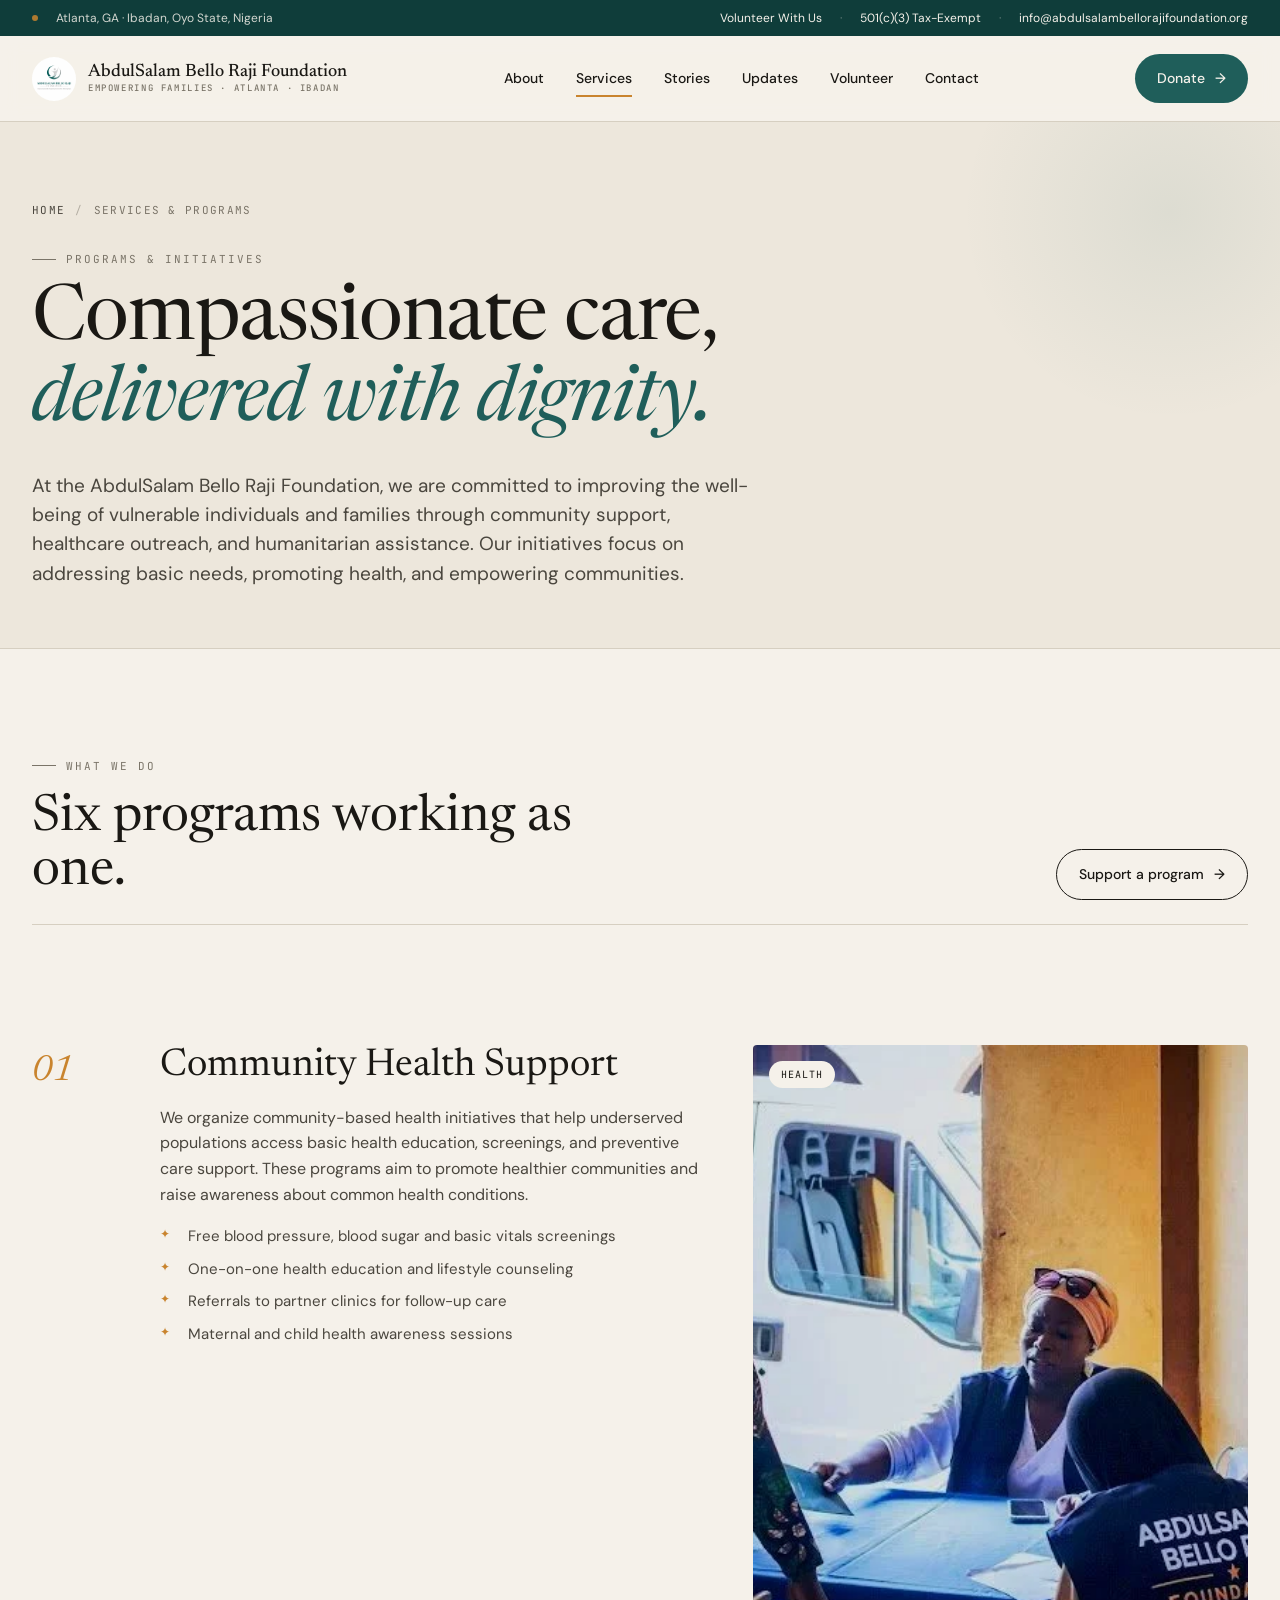
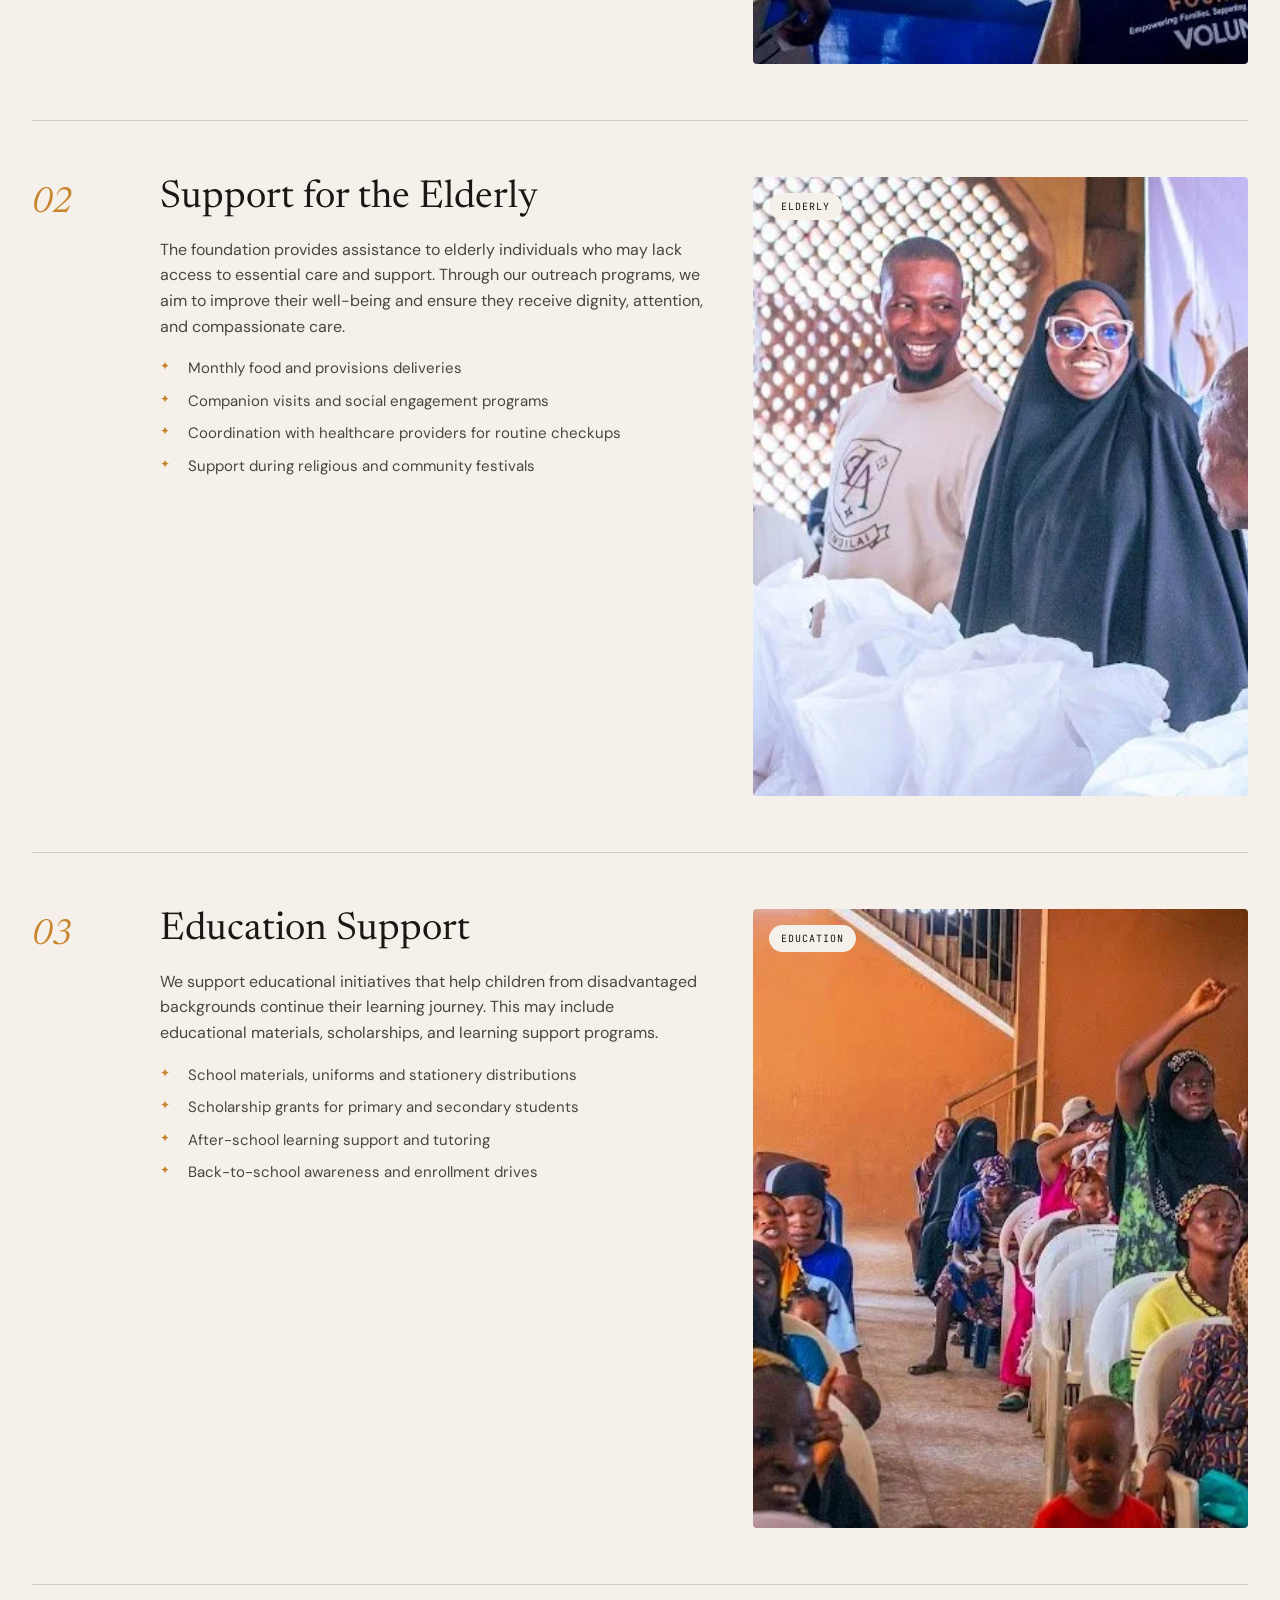
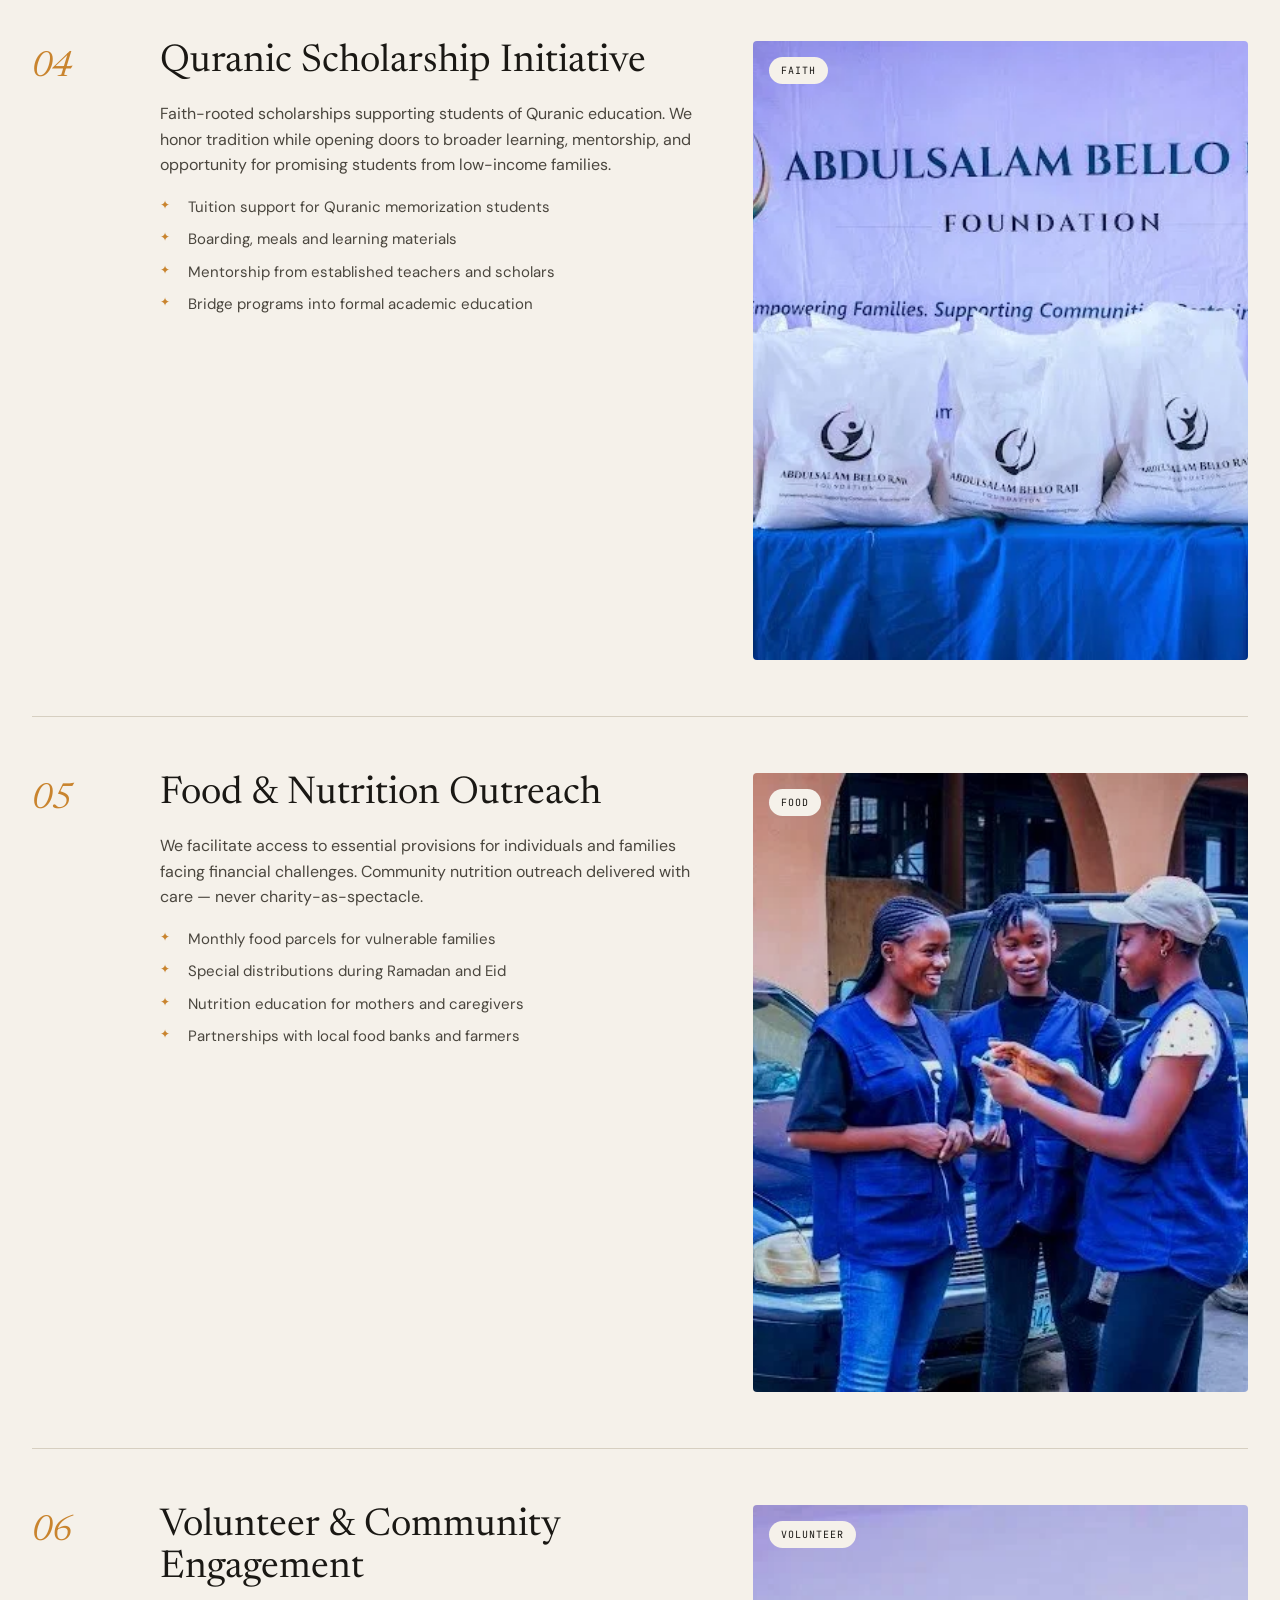
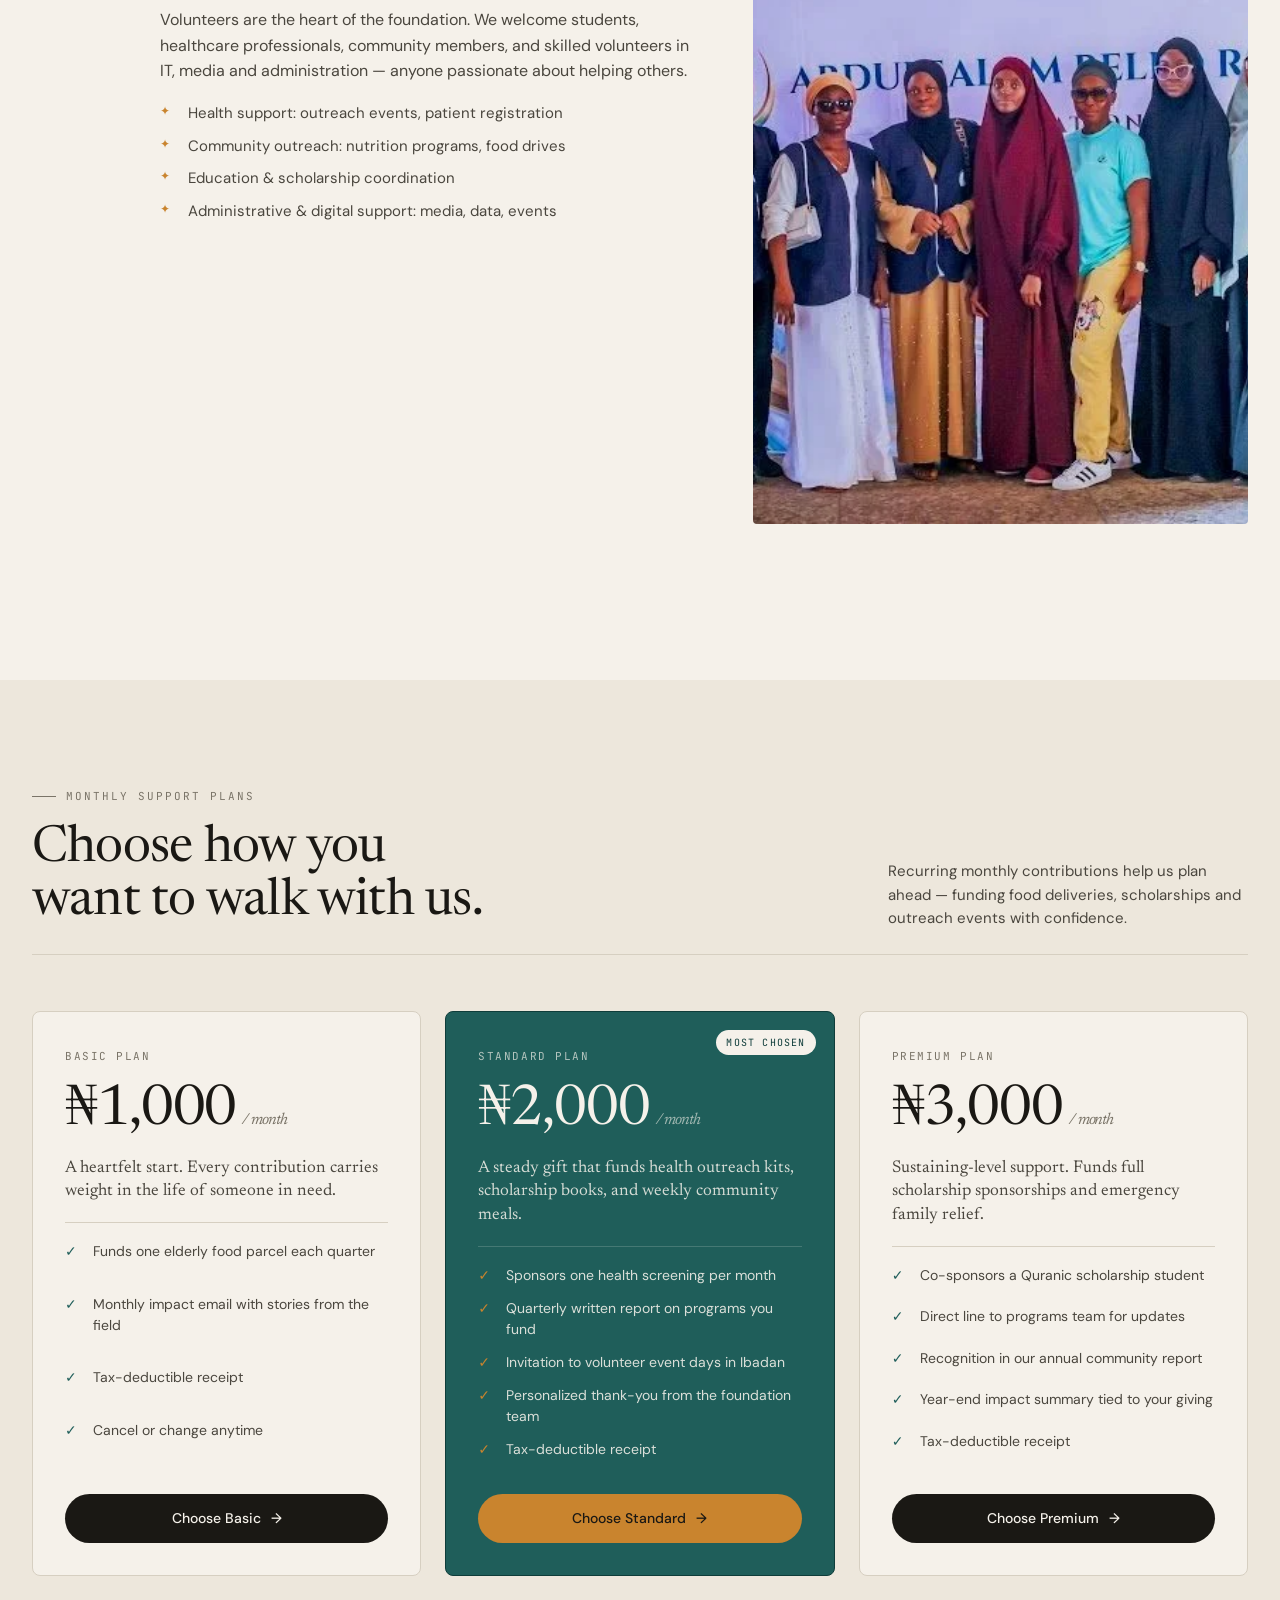
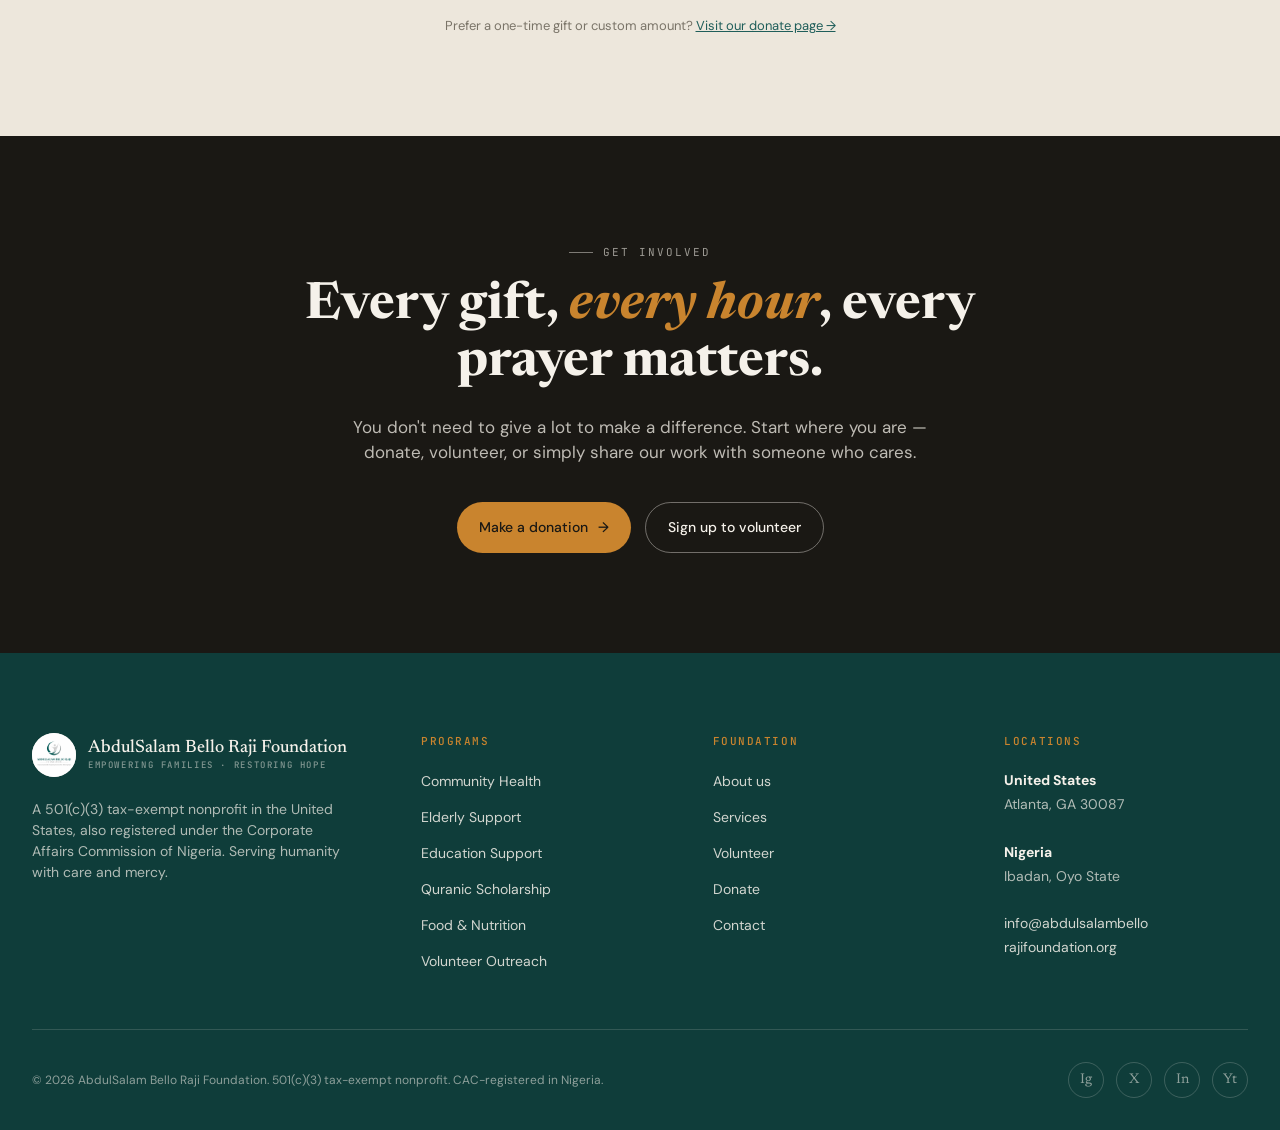
==== commit 732fe05a: "feat" ====
--- a/services.html
+++ b/services.html
@@ -329,6 +329,7 @@
   </div>
 </footer>
 
+<script src="https://js.paystack.co/v1/inline.js"></script>
 <script src="js/main.js" defer></script>
 </body>
-</html>+</html>
--- a/css/styles.css
+++ b/css/styles.css
@@ -581,7 +581,8 @@
   }
   .amount:hover { background: rgba(245,241,234,0.06); }
   .amount.active { background: var(--ochre); color: var(--ink); border-color: var(--ochre); }
-  .amount-custom {
+  .amount-custom,
+  .donor-email {
     width: 100%;
     padding: 14px 16px;
     background: transparent;
@@ -590,11 +591,14 @@
     color: var(--cream);
     font-family: var(--serif);
     font-size: 16px;
-    margin-bottom: 18px;
+    margin-bottom: 12px;
     outline: none;
   }
-  .amount-custom:focus { border-color: var(--ochre); }
-  .amount-custom::placeholder { color: rgba(245,241,234,0.4); }
+  .amount-custom { margin-bottom: 18px; }
+  .amount-custom:focus,
+  .donor-email:focus { border-color: var(--ochre); }
+  .amount-custom::placeholder,
+  .donor-email::placeholder { color: rgba(245,241,234,0.4); }
   .freq-toggle {
     display: flex;
     gap: 4px;
@@ -965,7 +969,7 @@
   .footer-email { color: rgba(245,241,234,0.85); }
   .tiers-copy { font-size: 15px; max-width: 36ch; }
   .text-link { color: var(--green); text-decoration: underline; }
-  .cta-heading { margin-top: 18px; }
+  .cta-band .cta-heading { margin-top: 18px; }
 
   @media (max-width: 980px) {
     .program-row { grid-template-columns: 1fr; gap: 24px; padding: 40px 0; }
@@ -974,4 +978,3 @@
     .tiers .section-head-inner { grid-template-columns: 1fr; }
     .tier-grid { grid-template-columns: 1fr; }
   }
-
